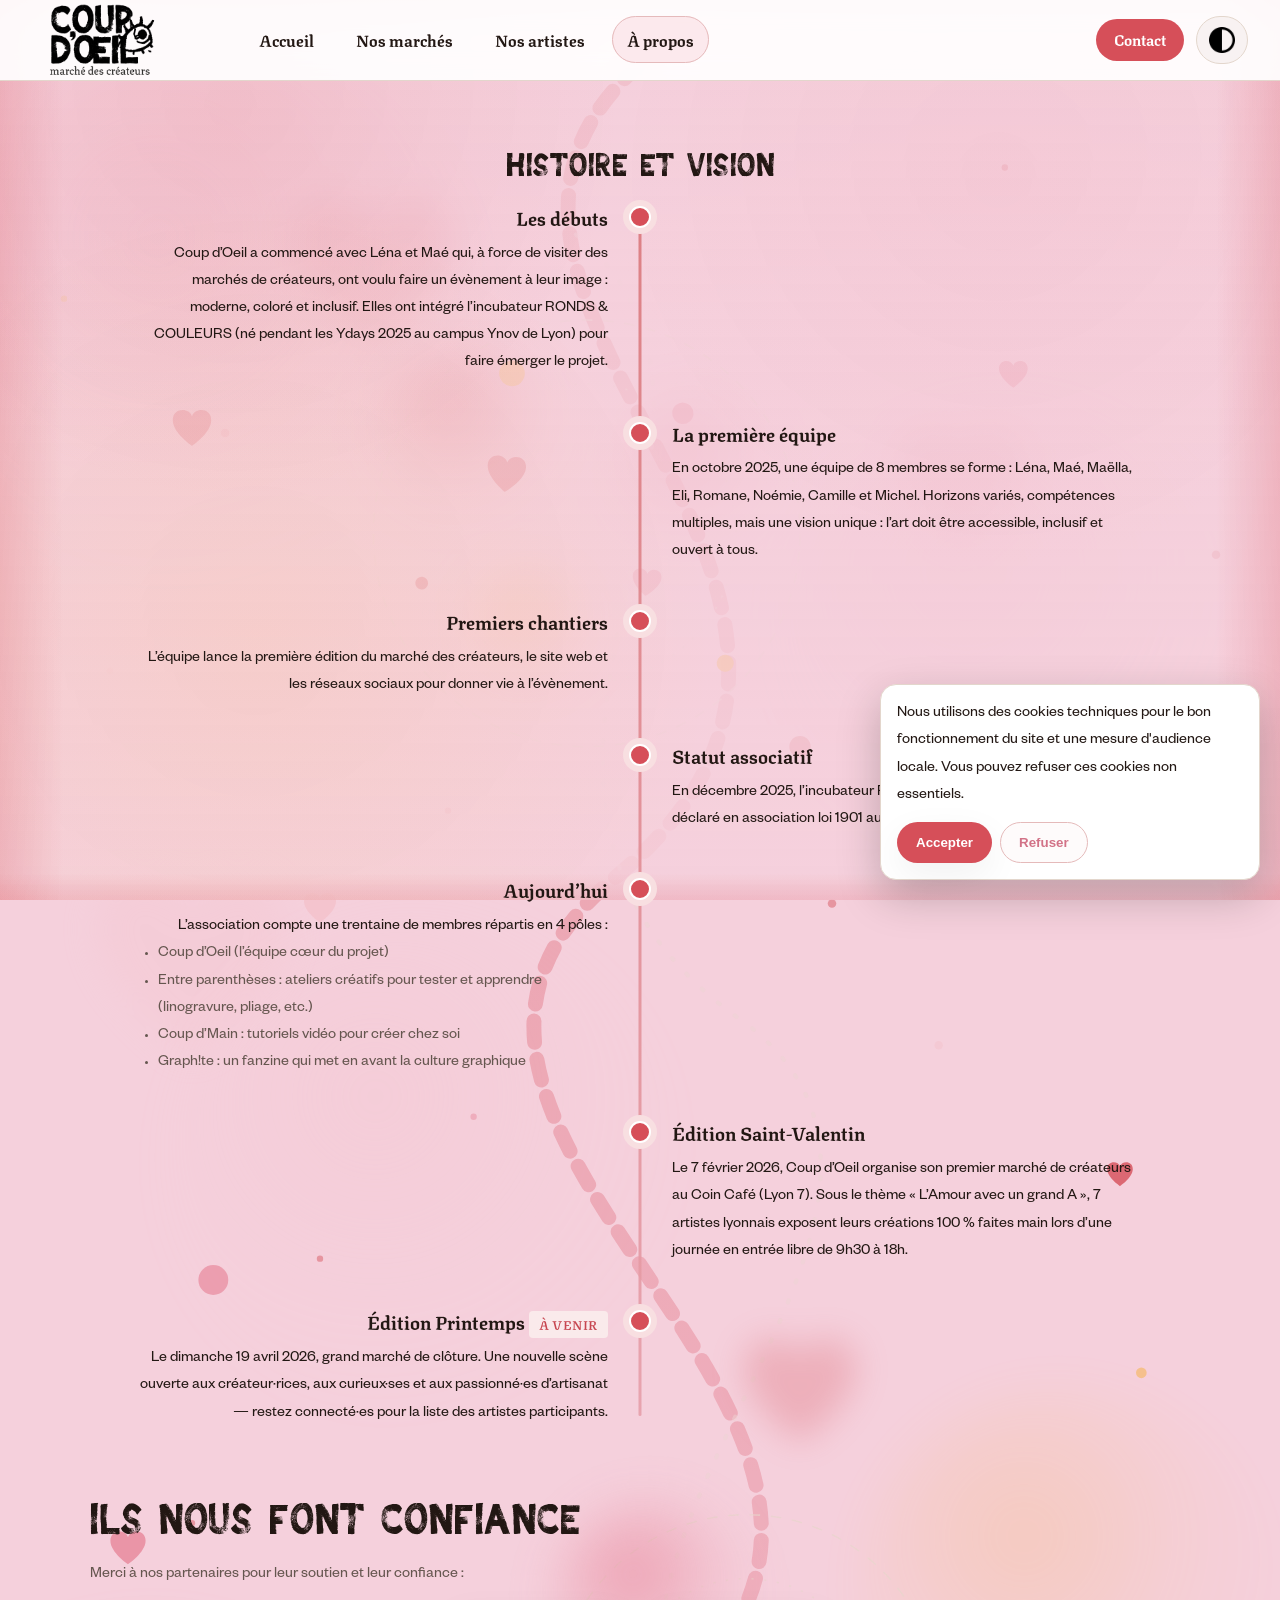
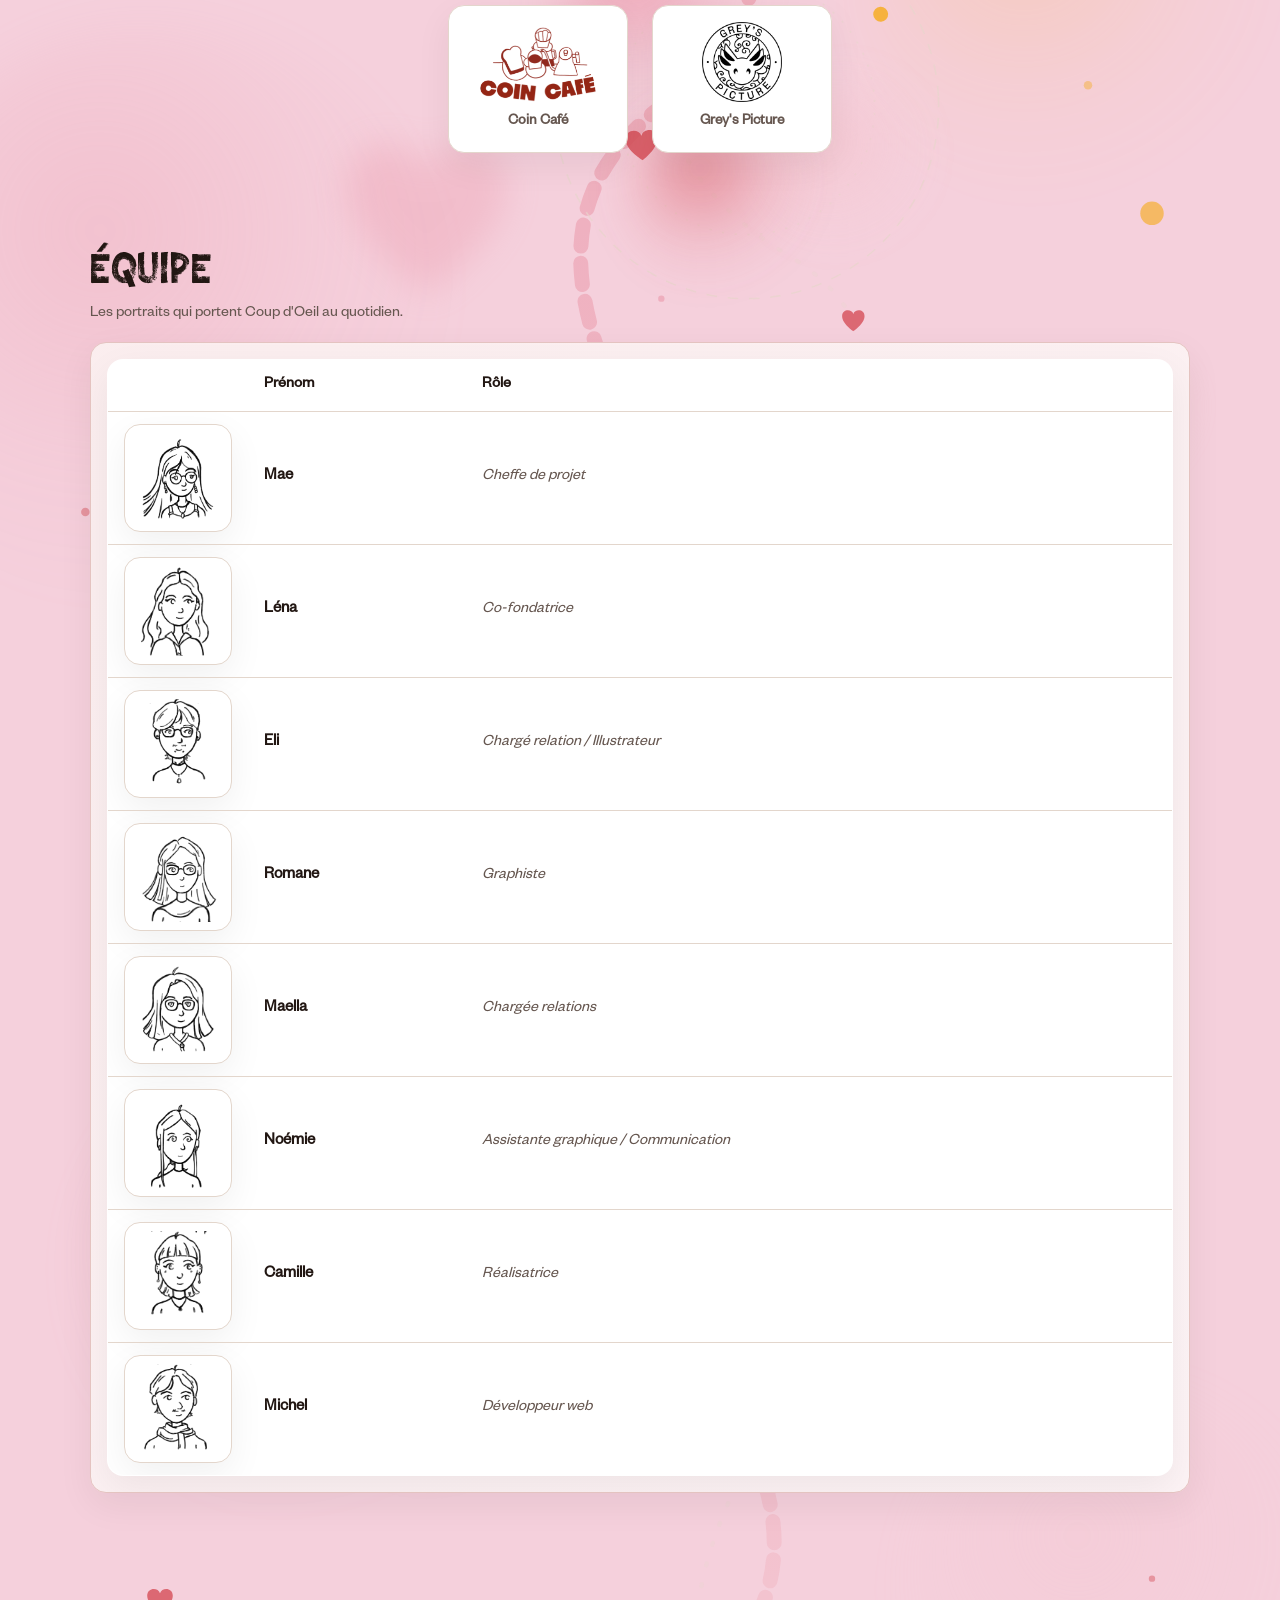
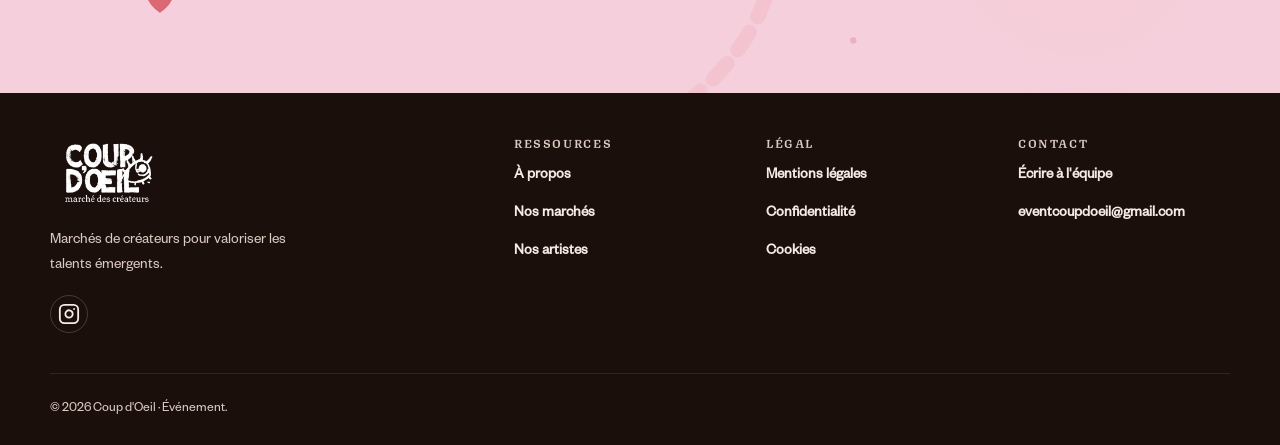
==== coupdoeil-site/pages/about.html @ 7ea2c6db "Initial commit" ====
<!DOCTYPE html>
<html lang="fr" data-theme="light">
  <head>
    <meta charset="UTF-8" />
    <meta name="viewport" content="width=device-width, initial-scale=1.0" />
    <title>À propos – Coup d'Oeil</title>
    <meta
      name="description"
      content="Histoire, valeurs et vision du projet Coup d'Oeil, marché de créateurs à Ynov."
    />
    <meta property="og:title" content="À propos – Coup d'Oeil" />
    <meta property="og:description" content="Histoire, équipe et valeurs du projet Coup d'Oeil, marché de créateurs à Lyon." />
    <link rel="stylesheet" href="../assets/css/main.css" />
    <link rel="stylesheet" href="../assets/css/forms.css" />
    <link rel="icon" href="../assets/img/logo/FAVICON_COUP_OEIL-01.png" type="image/x-icon" />
  </head>
  <body>
    <a class="skip-link" href="#contenu">Aller au contenu</a>
    <header>
      <div class="navbar" role="navigation" aria-label="Navigation principale">
        <a class="logo" href="../index.html">
          <img
            src="../assets/img/logo/nobg_logo_light.png"
            alt="Logo Coup d'Oeil"
            class="logo-img logo-img--light"
            decoding="async"
          />
          <img
            src="../assets/img/logo/nobg_logo_dark.png"
            alt=""
            class="logo-img logo-img--dark"
            aria-hidden="true"
            decoding="async"
          />
          <span class="sr-only">Coup d'Oeil</span>
        </a>
        <nav>
          <ul class="nav-links">
            <li><a data-page="index.html" href="../index.html">Accueil</a></li>
            <li>
              <a data-page="pages/events.html" href="events.html"
                >Nos marchés</a
              >
            </li>
            <li>
              <a data-page="pages/artists.html" href="artists.html"
                >Nos artistes</a
              >
            </li>
            <li>
              <a data-page="pages/about.html" href="about.html">À propos</a>
            </li>
          </ul>
        </nav>
        <div class="nav-actions">
          <a class="nav-contact-btn" href="contact.html">Contact</a>
          <button
            class="theme-toggle"
            type="button"
            data-theme-toggle
            aria-pressed="false"
            aria-label="Basculer le thème"
          >
            <img
              src="../assets/img/logo/light_dark.png"
              alt=""
              class="theme-toggle__icon"
              aria-hidden="true"
              decoding="async"
            />
          </button>
        </div>
      </div>
    </header>
    <main id="contenu">
      <section class="timeline-plain">
        <div class="section-header">
          <h2>Histoire et vision</h2>
        </div>
        <div class="timeline timeline--vert">
          <div class="step">
            <h3>Les débuts</h3>
            <p>
              Coup d’Oeil a commencé avec Léna et Maé qui, à force de visiter
              des marchés de créateurs, ont voulu faire un évènement à leur
              image : moderne, coloré et inclusif. Elles ont intégré
              l’incubateur RONDS & COULEURS (né pendant les Ydays 2025 au campus
              Ynov de Lyon) pour faire émerger le projet.
            </p>
          </div>
          <div class="step">
            <h3>La première équipe</h3>
            <p>
              En octobre 2025, une équipe de 8 membres se forme : Léna, Maé,
              Maëlla, Eli, Romane, Noémie, Camille et Michel. Horizons variés,
              compétences multiples, mais une vision unique : l’art doit être
              accessible, inclusif et ouvert à tous.
            </p>
          </div>
          <div class="step">
            <h3>Premiers chantiers</h3>
            <p>
              L’équipe lance la première édition du marché des créateurs, le
              site web et les réseaux sociaux pour donner vie à l’évènement.
            </p>
          </div>
          <div class="step">
            <h3>Statut associatif</h3>
            <p>
              En décembre 2025, l’incubateur RONDS & COULEURS est officiellement
              déclaré en association loi 1901 auprès de la préfecture du Rhône.
            </p>
          </div>
          <div class="step">
            <h3>Aujourd’hui</h3>
            <p>
              L’association compte une trentaine de membres répartis en 4 pôles
              :
            </p>
            <ul>
              <li>Coup d’Oeil (l’équipe cœur du projet)</li>
              <li>
                Entre parenthèses : ateliers créatifs pour tester et apprendre
                (linogravure, pliage, etc.)
              </li>
              <li>Coup d’Main : tutoriels vidéo pour créer chez soi</li>
              <li>
                Graph!te : un fanzine qui met en avant la culture graphique
              </li>
            </ul>
          </div>
          <div class="step">
            <h3>Édition Saint-Valentin</h3>
            <p>
              Le 7 février 2026, Coup d’Oeil organise son premier marché de
              créateurs au Coin Café (Lyon 7). Sous le thème « L’Amour avec
              un grand A », 7 artistes lyonnais exposent leurs créations 100&nbsp;%
              faites main lors d’une journée en entrée libre de 9h30 à 18h.
            </p>
          </div>
          <div class="step">
            <h3>Édition Printemps <span class="badge">À venir</span></h3>
            <p>
              Le dimanche 19 avril 2026, grand marché de clôture. Une nouvelle scène ouverte aux créateur·rices,
              aux curieux·ses et aux passionné·es d’artisanat — restez
              connecté·es pour la liste des artistes participants.
            </p>
          </div>
        </div>
      </section>
      <section class="section">
        <div class="section-header">
          <h2>Ils nous font confiance</h2>
        </div>
        <p class="muted" style="margin-bottom: var(--spacing);">
          Merci à nos partenaires pour leur soutien et leur confiance&nbsp;:
        </p>
        <div class="partner-logos">
          <a href="https://www.instagram.com/coin_cafe_lyon/" target="_blank" rel="noopener" class="partner-logo-link">
            <img
              src="../assets/img/partners/CoinCafe/LOGO_SIGNATURE_OK.png"
              alt="Coin Café"
              class="partner-logo"
              loading="lazy"
            />
            <span>Coin Café</span>
          </a>
          <a href="https://www.instagram.com/greyspicture/" target="_blank" rel="noopener" class="partner-logo-link">
            <img
              src="../assets/img/partners/GreysPicture/Greyspicture_Logo_Black.png"
              alt="Grey's Picture"
              class="partner-logo partner-logo--light"
              loading="lazy"
            />
            <img
              src="../assets/img/partners/GreysPicture/Greyspicture_Logo_White.png"
              alt=""
              class="partner-logo partner-logo--dark"
              aria-hidden="true"
              loading="lazy"
            />
            <span>Grey's Picture</span>
          </a>
        </div>
      </section>
      <section class="section team-section">
        <div class="section-header">
          <div>
            <h2>Équipe</h2>
            <p class="section-subtitle">
              Les portraits qui portent Coup d'Oeil au quotidien.
            </p>
          </div>
        </div>
        <div class="team-table-wrapper">
          <table class="table-simple team-table">
            <thead>
              <tr>
                <th scope="col" aria-label="Portrait"></th>
                <th scope="col">Prénom</th>
                <th scope="col">Rôle</th>
              </tr>
            </thead>
            <tbody>
              <tr>
                <td>
                  <img
                    src="../assets/img/chara/black/Chara_Mae.png"
                    alt="Mae"
                    class="team-member-image team-member-image--light"
                  />
                  <img
                    src="../assets/img/chara/red/CharaRed_Mae.png"
                    alt=""
                    class="team-member-image team-member-image--dark"
                    aria-hidden="true"
                  />
                </td>
                <td><span class="team-name">Mae</span></td>
                <td><span class="team-placeholder">Cheffe de projet</span></td>
              </tr>
                            <tr>
                <td>
                  <img
                    src="../assets/img/chara/black/Chara_Lena.png"
                    alt="Léna"
                    class="team-member-image team-member-image--light"
                  />
                  <img
                    src="../assets/img/chara/red/CharaRed_Lena.png"
                    alt=""
                    class="team-member-image team-member-image--dark"
                    aria-hidden="true"
                  />
                </td>
                <td><span class="team-name">Léna</span></td>
                <td><span class="team-placeholder">Co-fondatrice</span></td>
              </tr>
              <tr>
                <td>
                  <img
                    src="../assets/img/chara/black/Chara_Eli.png"
                    alt="Eli"
                    class="team-member-image team-member-image--light"
                  />
                  <img
                    src="../assets/img/chara/red/CharaRed_Eli.png"
                    alt=""
                    class="team-member-image team-member-image--dark"
                    aria-hidden="true"
                  />
                </td>
                <td><span class="team-name">Eli</span></td>
                <td><span class="team-placeholder">Chargé relation / Illustrateur</span></td>
              </tr>
              <tr>
                <td>
                  <img
                    src="../assets/img/chara/black/Chara_Romane.png"
                    alt="Romane"
                    class="team-member-image team-member-image--light"
                  />
                  <img
                    src="../assets/img/chara/red/CharaRed_Romane.png"
                    alt=""
                    class="team-member-image team-member-image--dark"
                    aria-hidden="true"
                  />
                </td>
                <td><span class="team-name">Romane</span></td>
                <td><span class="team-placeholder">Graphiste</span></td>
              </tr>
              <tr>
                <td>
                  <img
                    src="../assets/img/chara/black/Chara_Maella.png"
                    alt="Maella"
                    class="team-member-image team-member-image--light"
                  />
                  <img
                    src="../assets/img/chara/red/CharaRed_Maella.png"
                    alt=""
                    class="team-member-image team-member-image--dark"
                    aria-hidden="true"
                  />
                </td>
                <td><span class="team-name">Maella</span></td>
                <td><span class="team-placeholder">Chargée relations</span></td>
              </tr>
              <tr>
                <td>
                  <img
                    src="../assets/img/chara/black/Chara_Noemie.png"
                    alt="Noémie"
                    class="team-member-image team-member-image--light"
                  />
                  <img
                    src="../assets/img/chara/red/CharaRed_Noemie.png"
                    alt=""
                    class="team-member-image team-member-image--dark"
                    aria-hidden="true"
                  />
                </td>
                <td><span class="team-name">Noémie</span></td>
                <td><span class="team-placeholder">Assistante graphique / Communication</span></td>
              </tr>
              <tr>
                <td>
                  <img
                    src="../assets/img/chara/black/Chara_Camille.png"
                    alt="Camille"
                    class="team-member-image team-member-image--light"
                  />
                  <img
                    src="../assets/img/chara/red/CharaRed_Camille.png"
                    alt=""
                    class="team-member-image team-member-image--dark"
                    aria-hidden="true"
                  />
                </td>
                <td><span class="team-name">Camille</span></td>
                <td><span class="team-placeholder">Réalisatrice</span></td>
              </tr>
              <tr>
                <td>
                  <img
                    src="../assets/img/chara/black/Chara_Michel.png"
                    alt="Michel"
                    class="team-member-image team-member-image--light"
                  />
                  <img
                    src="../assets/img/chara/red/CharaRed_Michel.png"
                    alt=""
                    class="team-member-image team-member-image--dark"
                    aria-hidden="true"
                  />
                </td>
                <td><span class="team-name">Michel</span></td>
                <td><span class="team-placeholder">Développeur web</span></td>
              </tr>
            </tbody>
          </table>
        </div>
      </section>
    </main>
    <footer>
      <div class="footer-content">
        <div>
          <img src="../assets/img/logo/nobg_logo_light.png" alt="Coup d'Oeil" class="footer-logo" />
          <p>Marchés de créateurs pour valoriser les talents émergents.</p>
          <div class="footer-social">
            <a href="https://www.instagram.com/coupdoeil_event/" target="_blank" rel="noopener" aria-label="Instagram de Coup d'Oeil" class="footer-social__link">
              <svg xmlns="http://www.w3.org/2000/svg" width="22" height="22" viewBox="0 0 24 24" fill="none" stroke="currentColor" stroke-width="2" stroke-linecap="round" stroke-linejoin="round" aria-hidden="true"><rect x="2" y="2" width="20" height="20" rx="5" ry="5"/><path d="M16 11.37A4 4 0 1 1 12.63 8 4 4 0 0 1 16 11.37z"/><line x1="17.5" y1="6.5" x2="17.51" y2="6.5"/></svg>
            </a>
          </div>
        </div>
        <div>
          <h4>Ressources</h4>
          <ul>
            <li><a href="about.html">À propos</a></li>
            <li><a href="events.html">Nos marchés</a></li>
            <li><a href="artists.html">Nos artistes</a></li>
          </ul>
        </div>
        <div>
          <h4>Légal</h4>
          <ul>
            <li><a href="legal.html">Mentions légales</a></li>
            <li><a href="privacy.html">Confidentialité</a></li>
            <li><a href="cookies.html">Cookies</a></li>
          </ul>
        </div>
        <div>
          <h4>Contact</h4>
          <ul>
            <li><a href="contact.html">Écrire à l'équipe</a></li>
            <li>
              <a href="mailto:eventcoupdoeil@gmail.com"
                >eventcoupdoeil@gmail.com</a
              >
            </li>
          </ul>
        </div>
      </div>
      <div class="footer-bottom">© 2026 Coup d'Oeil · Événement.</div>
    </footer>
    <div class="cookie-banner" role="dialog" aria-label="Bandeau cookies">
      <p>
        Nous utilisons des cookies techniques pour le bon fonctionnement du site
        et une mesure d'audience locale. Vous pouvez refuser ces cookies non
        essentiels.
      </p>
      <div class="cookie-actions">
        <button class="btn" data-action="accept">Accepter</button>
        <button class="btn secondary" data-action="deny">Refuser</button>
      </div>
    </div>
    <script src="../assets/js/main.js"></script>
  </body>
</html>
---- coupdoeil-site/assets/css/main.css ----
:root {
  color-scheme: light;

  /* Palette principale */
  --hue-primary: #d64f59;
  --hue-secondary: #e8879b;
  --hue-accent: #f6ae2d;
  --hue-contrast: #1fa387;

  /* Neutres et surfaces */
  --color-bg: #f5d0dc;
  --color-surface: #ffffff;
  --color-surface-muted: #f4ede5;
  --color-surface-glow: rgba(255, 255, 255, 0.24);
  --color-text: #221713;
  --color-muted: #65564f;
  --color-border: #e3d6cc;
  --color-on-primary: #ffffff;
  --color-banner-text: #fff7f0;
  --color-footer-bg: #1b0f0b;
  --color-footer-text: #f6ebe4;
  --color-footer-muted: #dccbc2;

  /* Couleurs principales dérivées */
  --color-primary: var(--hue-primary);
  --color-primary-strong: color-mix(in srgb, var(--hue-primary) 82%, #831f26);
  --color-secondary: var(--hue-secondary);
  --color-secondary-strong: color-mix(
    in srgb,
    var(--hue-secondary) 80%,
    #7a1f35
  );
  --color-accent: var(--hue-accent);
  --color-accent-strong: color-mix(in srgb, var(--hue-accent) 80%, #7a3c00);
  --color-contrast: var(--hue-contrast);

  /* États et feedback */
  --color-success: color-mix(in srgb, var(--color-contrast) 82%, #0d5d48);
  --color-success-bg: color-mix(
    in srgb,
    var(--color-contrast) 14%,
    var(--color-surface)
  );
  --color-success-border: color-mix(
    in srgb,
    var(--color-contrast) 36%,
    var(--color-surface)
  );
  --color-success-weak: color-mix(
    in srgb,
    var(--color-contrast) 8%,
    transparent
  );
  --color-error: #c53b3b;
  --color-error-bg: color-mix(
    in srgb,
    var(--color-error) 16%,
    var(--color-surface)
  );
  --color-alert: color-mix(
    in srgb,
    var(--color-accent) 18%,
    var(--color-surface)
  );
  --color-highlight: color-mix(
    in srgb,
    var(--color-primary) 12%,
    var(--color-surface)
  );

  /* Tons et dégradés */
  --tone-primary-soft: color-mix(
    in srgb,
    var(--color-primary) 16%,
    transparent
  );
  --tone-secondary-soft: color-mix(
    in srgb,
    var(--color-secondary) 16%,
    transparent
  );
  --tone-accent-soft: color-mix(in srgb, var(--color-accent) 20%, transparent);
  --panel-gradient: linear-gradient(
    140deg,
    color-mix(in srgb, var(--color-primary) 16%, var(--color-surface)) 0%,
    color-mix(in srgb, var(--color-secondary) 12%, var(--color-surface)) 48%,
    color-mix(in srgb, var(--color-accent) 18%, var(--color-surface)) 100%
  );
  --gradient-newsletter-start: color-mix(
    in srgb,
    var(--color-secondary) 22%,
    var(--color-surface)
  );
  --gradient-newsletter-end: color-mix(
    in srgb,
    var(--color-accent) 22%,
    var(--color-surface)
  );
  --focus-ring: 0 0 0 3px
    color-mix(in srgb, var(--color-primary) 28%, transparent);

  /* Effets */
  --glow-1: color-mix(in srgb, var(--color-primary) 12%, transparent);
  --glow-2: color-mix(in srgb, var(--color-secondary) 10%, transparent);
  --glow-3: color-mix(in srgb, var(--color-accent) 10%, transparent);
  --shadow-soft: 0 12px 36px rgba(0, 0, 0, 0.06);
  --shadow-strong: 0 18px 46px rgba(0, 0, 0, 0.12);
  --shadow-overlay: 0 16px 44px rgba(0, 0, 0, 0.22);

  /* Espacements et rayons */
  /* need adjustements for specific pages*/
  --radius-sm: 10px;
  --radius: 16px;
  --spacing-xs: 8px;
  --spacing-sm: 12px;
  --spacing: 16px;
  --spacing-lg: 24px;
  --spacing-xl: 40px;
  --max-width: 1180px;

  /* Typographie */
  --font-base: "founders-grotesk", "Founders Grotesk", system-ui,
    -apple-system, sans-serif;
  --font-heading: "texturina", system-ui, -apple-system, sans-serif;
  --font-title: "hand-written", system-ui, -apple-system, sans-serif;
  --text-sm: 0.95rem;
  --text-base: 1.05rem;
  --text-lg: 1.25rem;
  --hero-banner-image: url("../img/banner/bg-joy-light.svg");
}

@font-face {
	font-family: 'hand-written';
	src: url('../fonts/Hand_Drawn_Type_13.ttf') format('truetype');
}

@font-face {
	font-family: 'texturina';
	src: url('../fonts/Texturina-VariableFont.ttf') format('truetype');
}

@font-face {
  font-family: "founders-grotesk";
  src: url("../fonts/FoundersGrotesk-Regular.otf") format("opentype");
  font-weight: 400;
  font-style: normal;
  font-display: swap;
}

:root[data-theme="dark"] {
  color-scheme: dark;
  --color-bg: #0f0c0a;
  --color-surface: #18110f;
  --color-surface-muted: #211712;
  --color-text: #f8ede4;
  --color-muted: #c5b2a7;
  --color-border: #2e231e;
  --color-footer-bg: #0b0604;
  --color-footer-text: #f8ede4;
  --color-footer-muted: #c5b2a7;
  --color-surface-glow: color-mix(
    in srgb,
    var(--color-surface) 70%,
    var(--color-on-primary)
  );
  --gradient-newsletter-start: color-mix(
    in srgb,
    var(--color-secondary) 26%,
    var(--color-surface)
  );
  --gradient-newsletter-end: color-mix(
    in srgb,
    var(--color-primary) 22%,
    var(--color-surface)
  );
  --glow-1: color-mix(in srgb, var(--color-primary) 8%, transparent);
  --glow-2: color-mix(in srgb, var(--color-secondary) 6%, transparent);
  --glow-3: color-mix(in srgb, var(--color-accent) 6%, transparent);
  --shadow-soft: 0 12px 36px rgba(0, 0, 0, 0.36);
  --shadow-strong: 0 18px 46px rgba(0, 0, 0, 0.48);
  --color-alert: color-mix(
    in srgb,
    var(--color-accent) 22%,
    var(--color-surface)
  );
  --color-highlight: color-mix(
    in srgb,
    var(--color-primary) 16%,
    var(--color-surface)
  );
  --color-success-bg: color-mix(
    in srgb,
    var(--color-success) 14%,
    var(--color-surface)
  );
  --color-success-border: color-mix(
    in srgb,
    var(--color-success) 40%,
    var(--color-surface)
  );
  --color-error-bg: color-mix(
    in srgb,
    var(--color-error) 14%,
    var(--color-surface)
  );
  --color-success-weak: color-mix(
    in srgb,
    var(--color-success) 12%,
    transparent
  );
  --hero-banner-image: url("../img/banner/bg-joy-dark.svg");
}

* {
  box-sizing: border-box;
  margin: 0;
  padding: 0;
}

html {
  scroll-behavior: smooth;
}

body {
  font-family: var(--font-base);
  color: var(--color-text);
  line-height: 1.7;
  min-height: 100vh;
  text-rendering: optimizeLegibility;
  -webkit-font-smoothing: antialiased;
  -moz-osx-font-smoothing: grayscale;
  background: var(--color-bg);
  background-image: var(--hero-banner-image);
  background-repeat: repeat-y;
  background-size: 100% auto;
  background-position: center top;
}

body::after {
  content: "";
  position: fixed;
  inset: 0;
  background: radial-gradient(circle at 18% 12%, var(--glow-1), transparent 30%),
    radial-gradient(circle at 78% 20%, var(--glow-2), transparent 32%),
    radial-gradient(circle at 20% 72%, var(--glow-3), transparent 38%),
    linear-gradient(to right,
      color-mix(in srgb, var(--color-primary) 22%, transparent) 0%,
      transparent 5%,
      transparent 95%,
      color-mix(in srgb, var(--color-primary) 22%, transparent) 100%
    ),
    linear-gradient(to bottom,
      color-mix(in srgb, var(--color-primary) 18%, transparent) 0%,
      transparent 3%,
      transparent 97%,
      color-mix(in srgb, var(--color-primary) 18%, transparent) 100%
    ),
    linear-gradient(
      180deg,
      color-mix(in srgb, var(--color-bg) 68%, transparent) 0%,
      color-mix(in srgb, var(--color-bg) 88%, transparent) 100%
    );
  z-index: -1;
}

img {
  display: block;
  max-width: 100%;
  border-radius: calc(var(--radius-sm) - 2px);
}

h1, h2 {
  font-family: var(--font-title);
}

h3,
h4 {
  font-family: var(--font-heading);
}

a {
  color: var(--color-primary);
  text-decoration: none;
  font-weight: 600;
  transition: color 0.2s ease, opacity 0.2s ease;
}

a:hover {
  opacity: 0.85;
}

.muted {
  color: var(--color-muted);
}

button:focus-visible,
a:focus-visible,
input:focus-visible,
select:focus-visible,
textarea:focus-visible {
  outline: 2px solid var(--color-primary);
  outline-offset: 2px;
  border-radius: var(--radius-sm);
}

header {
  position: sticky;
  top: 0;
  z-index: 50;
  background: color-mix(in srgb, var(--color-surface) 92%, transparent);
  backdrop-filter: blur(12px);
  border-bottom: 1px solid var(--color-border);
  transition: background 0.3s ease, border-color 0.3s ease;
  padding: 0 clamp(12px, 3vw, 32px);
}

:root[data-theme="dark"] header {
  background: color-mix(in srgb, var(--color-surface) 88%, transparent);
}

.banner {
  background: linear-gradient(
    90deg,
    var(--color-primary) 0%,
    var(--color-primary-strong) 100%
  );
  color: var(--color-banner-text);
  padding: var(--spacing-xs) var(--spacing);
  text-align: center;
  font-weight: 700;
  letter-spacing: 0.1em;
}

.navbar {
  width: 100%;
  max-width: none;
  margin: 0;
  padding: var(--spacing) 0;
  display: flex;
  align-items: center;
  gap: var(--spacing);
}

.logo {
  display: inline-flex;
  align-items: center;
  font-weight: 800;
  font-size: 1.3rem;
  letter-spacing: 0.6px;
  color: var(--color-primary);
  font-family: var(--font-base);
  text-decoration: none;
  margin-right: clamp(3vw, 10vw, 20vw);
}

.logo-img {
  display: block;
  height: 48px;
  width: auto;
  object-fit: contain;
  transform: scale(2);
  transform-origin: left center;
}

.logo-imgw {
  display: block;
  height: 48px;
  width: auto;
  object-fit: contain;
  transform: scale(2.5);
  transform-origin: center center;
  margin: 0 auto;
  border-radius: 0;
}

.logo-img--dark {
  display: none;
}

:root[data-theme="dark"] .logo-img--light {
  display: none;
}

:root[data-theme="dark"] .logo-img--dark {
  display: block;
}

nav {
  flex: 1;
}

.nav-actions {
  display: flex;
  align-items: center;
  gap: var(--spacing-sm);
}

.nav-contact-btn {
  display: inline-flex;
  align-items: center;
  padding: 8px 18px;
  border-radius: 999px;
  background: var(--color-primary);
  color: #fff;
  font-family: var(--font-heading);
  font-weight: 700;
  font-size: var(--text-sm);
  text-decoration: none;
  white-space: nowrap;
  transition: opacity 0.2s ease, transform 0.2s ease;
}

.nav-contact-btn:hover {
  opacity: 0.85;
  transform: translateY(-1px);
}

.nav-links {
  font-family: var(--font-heading);
  padding: 0;
  list-style: none;
  display: flex;
  flex-wrap: wrap;
  gap: var(--spacing-sm);
}

.nav-links a {
  padding: 10px 14px;
  border-radius: 999px;
  color: var(--color-text);
  font-weight: 700;
  background: transparent;
  border: 1px solid transparent;
  transition: background 0.2s ease, color 0.2s ease, border-color 0.2s ease;
}

.nav-links a.active,
.nav-links a:hover,
.nav-links a:focus-visible {
  background: var(--tone-secondary-soft);
  border-color: color-mix(
    in srgb,
    var(--color-secondary) 35%,
    var(--color-border)
  );
}

.theme-toggle {
  display: inline-flex;
  align-items: center;
  justify-content: center;
  padding: 10px 12px;
  border-radius: 999px;
  border: 1px solid var(--color-border);
  background: color-mix(in srgb, #f5eded 75%, var(--color-surface));
  color: var(--color-text);
  cursor: pointer;
  transition: background 0.2s ease, transform 0.2s ease, border-color 0.2s ease;
}

:root[data-theme="dark"] .theme-toggle {
  background: color-mix(in srgb, #f5eded 55%, var(--color-surface));
}

.theme-toggle__icon {
  width: 26px;
  height: 26px;
  display: block;
}

.theme-toggle:hover,
.theme-toggle:focus-visible {
  background: color-mix(in srgb, #f5eded 85%, var(--color-surface));
  transform: translateY(-1px);
}

.btn {
  display: inline-flex;
  align-items: center;
  justify-content: center;
  gap: var(--spacing-xs);
  padding: 12px 18px;
  border-radius: 999px;
  border: 1px solid transparent;
  background: var(--color-primary);
  color: var(--color-on-primary);
  font-weight: 800;
  cursor: pointer;
  box-shadow: var(--shadow-soft);
  transition: transform 0.3s cubic-bezier(0.4, 0, 0.2, 1),
              box-shadow 0.3s cubic-bezier(0.4, 0, 0.2, 1),
              background 0.3s ease,
              border-color 0.3s ease;
}

.btn.secondary {
  background: color-mix(
    in srgb,
    var(--color-surface) 78%,
    var(--tone-secondary-soft)
  );
  color: var(--color-secondary-strong);
  border-color: color-mix(
    in srgb,
    var(--color-secondary) 36%,
    var(--color-border)
  );
  box-shadow: inset 0 1px 0 var(--color-surface-glow);
}

.btn:hover,
.btn:focus-visible {
  transform: translateY(-3px);
  box-shadow: var(--shadow-strong);
  background: var(--color-primary-strong);
}

.btn:active {
  transform: translateY(-1px);
  box-shadow: var(--shadow-soft);
}

.btn.secondary:hover,
.btn.secondary:focus-visible {
  background: var(--color-surface-muted);
  transform: translateY(-3px);
}

.btn.secondary:active {
  transform: translateY(-1px);
}

main {
  max-width: var(--max-width);
  margin: 0 auto;
  padding: var(--spacing-lg) var(--spacing) 96px;
}

.hero-banner {
  --hero-opacity: 1;
  position: relative;
  min-height: clamp(540px, 55vh, 920px);
  width: 100%;
  margin: 0 0 var(--spacing-xl);
  border-radius: 0 0 clamp(var(--radius-sm), 4vw, 40px) clamp(var(--radius-sm), 4vw, 40px);
  overflow: hidden;
  box-shadow: var(--shadow-soft);
  background-image: var(--hero-banner-image);
  background-size: cover;
  background-position: center;
  background-repeat: no-repeat;
  background-attachment: fixed;
  display: grid;
  place-items: center;
  color: var(--color-on-primary);
  animation: fadeIn 0.6s ease-out;
}

@keyframes fadeIn {
  from {
    opacity: 0;
    transform: translateY(20px);
  }
  to {
    opacity: 1;
    transform: translateY(0);
  }
}

.hero-banner::after {
  content: "";
  position: absolute;
  inset: 0;
  background: linear-gradient(
      180deg,
      color-mix(in srgb, var(--color-bg) 70%, transparent) 0%,
      color-mix(in srgb, var(--color-bg) 30%, transparent) 40%,
      color-mix(in srgb, var(--color-bg) 70%, transparent) 100%
    ),
    radial-gradient(
      circle at 12% 18%,
      color-mix(in srgb, var(--color-primary) 18%, transparent),
      transparent 32%
    );
  opacity: var(--hero-opacity);
  pointer-events: none;
}

.hero-banner__logo {
  position: relative;
  z-index: 1;
  display: inline-flex;
  align-items: center;
  justify-content: center;
  padding: clamp(var(--spacing-lg), 4vw, 48px);
}

.hero-banner__logo img {
  height: 110px;
  width: auto;
  display: block;
}

.hero-banner__logo .logo-img--dark {
  display: none;
}

:root[data-theme="dark"] .hero-banner__logo .logo-img--light {
  display: none;
}

:root[data-theme="dark"] .hero-banner__logo .logo-img--dark {
  display: block;
}

.hero-banner__logo h1 {
  color: var(--color-on-primary);
}

.hero-banner__logo p {
  color: color-mix(in srgb, var(--color-on-primary) 80%, var(--color-muted));
}

.hero {
  display: grid;
  grid-template-columns: repeat(auto-fit, minmax(280px, 1fr));
  gap: var(--spacing-lg);
  align-items: center;
  padding: var(--spacing-lg);
  background: var(--panel-gradient);
  border-radius: var(--radius);
  border: 1px solid
    color-mix(in srgb, var(--color-secondary) 24%, var(--color-border));
  box-shadow: var(--shadow-soft);
}

.hero h1 {
  font-family: var(--font-title);
  font-size: clamp(2.2rem, 4vw, 3rem);
  margin-bottom: var(--spacing-sm);
  line-height: 1.15;
}

.hero p {
  margin-bottom: var(--spacing);
  color: var(--color-muted);
}

.hero-events .tags {
  margin-top: var(--spacing-sm);
}

/* Hero events banner carousel */
.hero-events-banner {
  position: relative;
  height: clamp(380px, 65vh, 680px);
  border-radius: var(--radius);
  overflow: hidden;
  background: var(--color-surface-muted);
  box-shadow: var(--shadow-strong);
}

.hero-carousel-track {
  position: absolute;
  top: 0;
  left: 0;
  right: 0;
  height: 100%;
  display: flex;
  transition: transform 0.6s cubic-bezier(0.4, 0, 0.2, 1);
  will-change: transform;
}

.hero-carousel-slide {
  flex: 0 0 100%;
  height: 100%;
  backface-visibility: hidden;
}

.hero-carousel-slide img {
  width: 100%;
  height: 100%;
  object-fit: cover;
  object-position: center;
  border-radius: 0;
  display: block;
}

.hero-carousel-overlay {
  position: absolute;
  inset: 0;
  background: linear-gradient(
    to right,
    rgba(0, 0, 0, 0.72) 0%,
    rgba(0, 0, 0, 0.42) 48%,
    rgba(0, 0, 0, 0.12) 100%
  );
  pointer-events: none;
}

.hero-carousel-content {
  position: absolute;
  left: clamp(var(--spacing-lg), 5vw, 56px);
  bottom: clamp(var(--spacing-xl), 7vh, 80px);
  max-width: min(540px, 58%);
  color: #fff;
  z-index: 2;
}

.hero-carousel-label {
  font-family: var(--font-heading);
  font-size: var(--text-sm);
  font-weight: 600;
  letter-spacing: 0.08em;
  text-transform: uppercase;
  color: rgba(255, 255, 255, 0.72);
  margin-bottom: var(--spacing-xs);
}

.hero-carousel-content h1 {
  font-family: var(--font-title);
  font-size: clamp(2.4rem, 5vw, 3.6rem);
  line-height: 1.1;
  color: #fff;
  margin-bottom: var(--spacing-sm);
}

.hero-carousel-desc {
  font-size: var(--text-base);
  color: rgba(255, 255, 255, 0.82);
  margin-bottom: var(--spacing-lg);
  line-height: 1.6;
}

.hero-events-banner .carousel-btn {
  width: 44px;
  height: 44px;
  font-size: 1.8rem;
}

.hero-events-banner .carousel-dots {
  bottom: 16px;
  right: clamp(16px, 3vw, 32px);
  left: auto;
  transform: none;
}

@media (max-width: 640px) {
  .hero-carousel-content {
    left: var(--spacing);
    bottom: clamp(64px, 10vh, 96px);
    max-width: calc(100% - var(--spacing) * 2);
  }
}

.hero-points {
  margin: var(--spacing-sm) 0 0;
  padding-left: 18px;
  color: var(--color-text);
  line-height: 1.5;
}

.hero-actions {
  display: flex;
  flex-wrap: wrap;
  gap: var(--spacing-sm);
}

.hero-visual {
  background: color-mix(
    in srgb,
    var(--color-surface) 86%,
    var(--tone-accent-soft)
  );
  border-radius: var(--radius-sm);
  padding: var(--spacing);
  border: 1px solid
    color-mix(in srgb, var(--color-accent) 22%, var(--color-border));
  box-shadow: inset 0 1px 0 var(--color-surface-glow);
}

.hero-visual ul {
  padding-left: 18px;
  color: var(--color-muted);
  line-height: 1.6;
}

.event-page {
  display: grid;
  gap: clamp(var(--spacing-lg), 4vw, var(--spacing-xl));
}

.event-intro {
  position: relative;
  display: grid;
  grid-template-columns: repeat(auto-fit, minmax(280px, 1fr));
  gap: clamp(var(--spacing), 4vw, var(--spacing-xl));
  padding: clamp(var(--spacing-lg), 4vw, 56px);
  background: var(--color-surface);
  border-radius: calc(var(--radius) + 6px);
  border: 1px solid
    color-mix(in srgb, var(--color-primary) 22%, var(--color-border));
  box-shadow: var(--shadow-soft);
  overflow: hidden;
}

.event-intro::before {
  content: "";
  position: absolute;
  inset: 0;
  background: radial-gradient(
      circle at 12% 18%,
      color-mix(in srgb, var(--color-secondary) 18%, transparent),
      transparent 48%
    ),
    radial-gradient(
      circle at 86% 18%,
      color-mix(in srgb, var(--color-accent) 18%, transparent),
      transparent 48%
    ),
    linear-gradient(
      140deg,
      color-mix(in srgb, var(--color-primary) 8%, transparent),
      transparent 60%
    );
  opacity: 0.85;
  pointer-events: none;
}

.event-intro > * {
  position: relative;
  z-index: 1;
}

.event-kicker {
  display: inline-flex;
  align-items: center;
  gap: var(--spacing-xs);
  font-size: 0.78rem;
  font-weight: 800;
  letter-spacing: 0.18em;
  text-transform: uppercase;
  color: var(--color-secondary-strong);
}

.event-intro h1 {
  font-family: var(--font-title);
  font-size: clamp(2.4rem, 4.8vw, 3.6rem);
  line-height: 1.05;
  margin: var(--spacing-sm) 0;
}

.event-lead {
  font-size: var(--text-lg);
  font-weight: 600;
  color: var(--color-text);
}

.event-manifesto {
  margin-top: var(--spacing);
  display: grid;
  gap: var(--spacing-sm);
  padding: var(--spacing);
  background: color-mix(
    in srgb,
    var(--color-surface) 78%,
    var(--tone-secondary-soft)
  );
  border-radius: var(--radius);
  border: 1px solid
    color-mix(in srgb, var(--color-secondary) 22%, var(--color-border));
  color: var(--color-muted);
}

.event-values {
  list-style: none;
  margin: 0;
  padding: 0;
  display: grid;
  gap: var(--spacing-xs);
}

.event-values li {
  display: grid;
  grid-template-columns: 96px 1fr;
  gap: var(--spacing-sm);
  padding: 10px 12px;
  background: var(--color-surface);
  border-radius: var(--radius-sm);
  border: 1px solid var(--color-border);
  color: var(--color-text);
}

.event-value__label {
  font-weight: 800;
  color: var(--color-primary-strong);
}

.event-actions {
  display: flex;
  flex-wrap: wrap;
  gap: var(--spacing-sm);
  margin-top: var(--spacing);
}

.event-intro__media {
  display: grid;
  gap: var(--spacing);
  align-content: start;
}

.event-placeholder {
  display: grid;
  place-items: center;
  text-align: center;
  padding: var(--spacing);
  border-radius: var(--radius);
  border: 1.5px dashed
    color-mix(in srgb, var(--color-secondary) 35%, var(--color-border));
  background: linear-gradient(
    135deg,
    color-mix(in srgb, var(--color-secondary) 8%, var(--color-surface)) 0%,
    color-mix(in srgb, var(--color-accent) 10%, var(--color-surface)) 100%
  );
  color: var(--color-muted);
  text-transform: uppercase;
  font-weight: 800;
  letter-spacing: 0.16em;
  font-size: 0.72rem;
  transition: border-color 0.3s ease, transform 0.2s ease;
}

.event-placeholder:hover {
  border-color: var(--color-primary);
  transform: scale(1.01);
}

.event-placeholder span {
  display: block;
}

.event-placeholder__note {
  margin-top: 4px;
  font-size: 0.7rem;
  letter-spacing: 0.2em;
}

.event-placeholder--hero {
  min-height: clamp(240px, 32vw, 360px);
}

.event-placeholder--venue {
  min-height: 200px;
}

.event-info-card {
  background: var(--color-surface);
  border: 1px solid var(--color-border);
  border-radius: var(--radius);
  padding: var(--spacing);
  box-shadow: var(--shadow-soft);
  display: grid;
  gap: var(--spacing-sm);
}

.event-info-title {
  font-weight: 700;
  text-transform: uppercase;
  letter-spacing: 0.12em;
  font-size: 0.78rem;
  color: var(--color-muted);
}

.event-meta {
  margin: 0;
  display: grid;
  gap: var(--spacing-xs);
}

.event-meta div {
  display: grid;
  grid-template-columns: 90px 1fr;
  gap: var(--spacing-sm);
  padding: 8px 10px;
  border-radius: var(--radius-sm);
  background: var(--color-surface-muted);
  border: 1px solid var(--color-border);
}

.event-meta dt {
  font-weight: 700;
  color: var(--color-text);
}

.event-meta dd {
  margin: 0;
  color: var(--color-muted);
}

.event-section {
  padding: clamp(var(--spacing-lg), 3vw, var(--spacing-xl));
  background: linear-gradient(
    135deg,
    color-mix(in srgb, var(--color-primary) 6%, var(--color-surface)) 0%,
    var(--color-surface) 100%
  );
  border: 1px solid var(--color-border);
  border-radius: var(--radius);
  box-shadow: var(--shadow-soft);
  display: grid;
  gap: var(--spacing);
}

.event-section__head h2 {
  margin: 0;
  font-family: var(--font-title);
  font-size: clamp(1.6rem, 3vw, 2.2rem);
}

.event-section__head p {
  margin-top: 6px;
  color: var(--color-muted);
  max-width: 720px;
}

.event-venue {
  display: grid;
  grid-template-columns: repeat(auto-fit, minmax(240px, 1fr));
  gap: var(--spacing);
  align-items: start;
}

.event-venue__photos {
  display: grid;
  gap: var(--spacing-sm);
}

.event-venue__map {
  background: var(--color-surface-muted);
  border: 1px solid var(--color-border);
  border-radius: var(--radius);
  padding: var(--spacing);
  display: grid;
  gap: var(--spacing-sm);
}

.event-venue__note {
  background: color-mix(
    in srgb,
    var(--color-accent) 12%,
    var(--color-surface)
  );
  border-radius: var(--radius-sm);
  padding: 10px 12px;
}

.event-artists {
  display: grid;
  grid-template-columns: repeat(auto-fit, minmax(210px, 1fr));
  gap: var(--spacing);
}

.event-artist {
  background: var(--color-surface);
  border: 1px solid var(--color-border);
  border-radius: var(--radius);
  box-shadow: var(--shadow-soft);
  display: grid;
  gap: var(--spacing-sm);
  padding: var(--spacing);
}

.event-artist__avatar {
  border-radius: var(--radius-sm);
  min-height: 160px;
}

.event-artist__body {
  display: grid;
  gap: var(--spacing-xs);
}

.event-artist__body h3 {
  margin: 0;
}

.event-artist__role {
  font-weight: 700;
  color: var(--color-primary-strong);
}

.event-artist__tags {
  display: flex;
  flex-wrap: wrap;
  gap: 6px;
}

.sr-only {
  position: absolute;
  width: 1px;
  height: 1px;
  padding: 0;
  margin: -1px;
  overflow: hidden;
  clip: rect(0, 0, 0, 0);
  white-space: nowrap;
  border: 0;
}

.section {
  margin: var(--spacing-xl) 0;
  padding: var(--spacing-lg);
  animation: slideUp 0.5s ease-out;
}

@keyframes slideUp {
  from {
    opacity: 0;
    transform: translateY(30px);
  }
  to {
    opacity: 1;
    transform: translateY(0);
  }
}

.section.section-wide {
  max-width: var(--max-width);
  width: 100%;
  margin-left: auto;
  margin-right: auto;
}

.section-wide {
  width: 100%;
  max-width: calc(var(--max-width) + 80px);
  margin-left: auto;
  margin-right: auto;
  padding: calc(var(--spacing-lg) + var(--spacing));
}

.timeline-plain {
  margin: var(--spacing-xl) 0;
  padding: 0;
  background: none;
  border: none;
  box-shadow: none;
}

.timeline-plain .section-header {
  max-width: var(--max-width);
  margin: 0 auto var(--spacing);
  padding: 0;
  justify-content: center;
  text-align: center;
}

.timeline-plain .timeline {
  max-width: min(1400px, 100%);
  margin: 0 auto;
}

.section-header {
  display: flex;
  justify-content: space-between;
  align-items: center;
  gap: var(--spacing-sm);
  flex-wrap: wrap;
  margin-bottom: var(--spacing);
}

.section h2 {
  margin: 0;
  font-size: clamp(1.5rem, 3vw, 2rem);
  font-family: var(--font-title);
}

.section-subtitle {
  margin: 6px 0 0;
  color: var(--color-muted);
  max-width: 720px;
  line-height: 1.5;
}

.card-grid {
  display: grid;
  grid-template-columns: repeat(auto-fit, minmax(280px, 1fr));
  gap: var(--spacing-lg);
}

.card {
  background: var(--color-surface);
  border: 1px solid var(--color-border);
  border-radius: var(--radius);
  padding: var(--spacing);
  box-shadow: var(--shadow-soft);
  transition: border-color 0.3s ease;
}

.card:hover,
.card:focus-within {
  border-color: var(--color-primary);
}

.card a {
  position: relative;
}

.card a::after {
  content: '';
  position: absolute;
  left: 0;
  bottom: -2px;
  width: 0;
  height: 2px;
  background: var(--color-primary);
  transition: width 0.3s ease;
}

.card a:hover::after {
  width: 100%;
}

.card h3 {
  margin-bottom: var(--spacing-xs);
  font-family: var(--font-heading);
}

.timeline {
  position: relative;
  display: flex;
  gap: var(--spacing);
  align-items: flex-start;
  padding-top: calc(var(--spacing-lg) + var(--spacing));
}

.timeline::before {
  content: "";
  position: absolute;
  top: 26px;
  left: 0;
  right: 0;
  height: 3px;
  background: linear-gradient(
    90deg,
    color-mix(in srgb, var(--color-primary) 70%, var(--color-border)) 0%,
    color-mix(in srgb, var(--color-secondary) 70%, var(--color-border)) 100%
  );
  border-radius: 999px;
  opacity: 0.9;
}

.timeline .step {
  position: relative;
  flex: 1 1 min(300px, 100%);
  min-width: 240px;
  padding-top: var(--spacing);
}

.timeline .step ul {
  padding-left: 18px;
  color: var(--color-muted);
}

.timeline .step::before {
  content: "";
  position: absolute;
  top: -26px;
  left: 50%;
  transform: translateX(-50%);
  width: 18px;
  height: 18px;
  border-radius: 50%;
  background: var(--color-primary);
  border: 2px solid var(--color-surface);
  box-shadow: 0 0 0 6px color-mix(in srgb, var(--color-primary) 18%, var(--color-surface));
  transition: transform 0.3s ease, box-shadow 0.3s ease;
}

.timeline .step:hover::before {
  transform: translateX(-50%) scale(1.15);
  box-shadow: 0 0 0 8px color-mix(in srgb, var(--color-primary) 22%, var(--color-surface));
}

.timeline .step h3 {
  margin-bottom: var(--spacing-xs);
}

a.card {
  display: block;
  color: inherit;
  text-decoration: none;
}

.timeline.timeline--vert {
  display: flex;
  flex-direction: column;
  gap: var(--spacing-xl);
  position: relative;
  max-width: 1000px;
  margin: 0 auto;
  padding: 0;
}

.timeline.timeline--vert::before {
  content: '';
  position: absolute;
  left: 50%;
  transform: translateX(-50%);
  top: 12px;
  bottom: 12px;
  width: 3px;
  right: auto;
  height: auto;
  background: linear-gradient(
    180deg,
    color-mix(in srgb, var(--color-primary) 70%, var(--color-border)) 0%,
    color-mix(in srgb, var(--color-secondary) 70%, var(--color-border)) 100%
  );
  border-radius: 999px;
  opacity: 0.9;
}

.timeline.timeline--vert .step {
  position: relative;
  min-width: auto;
  flex: none;
  background: none;
  border: none;
  box-shadow: none;
  border-radius: 0;
  padding: 0;
}

.timeline.timeline--vert .step:nth-child(odd) {
  padding-right: calc(50% + 32px);
  text-align: right;
}

.timeline.timeline--vert .step:nth-child(even) {
  padding-left: calc(50% + 32px);
  text-align: left;
}

.timeline.timeline--vert .step::before {
  left: 50%;
  transform: translateX(-50%);
  top: 4px;
  width: 18px;
  height: 18px;
}

.timeline.timeline--vert .step:hover::before {
  transform: translateX(-50%) scale(1.15);
}

.timeline.timeline--vert .step h3 {
  margin-bottom: var(--spacing-xs);
}

.timeline.timeline--vert .step ul {
  padding-left: 18px;
  color: var(--color-muted);
}

.timeline.timeline--vert .step:nth-child(odd) ul {
  display: inline-block;
  text-align: left;
}

.step-img {
  margin-top: var(--spacing-sm);
  width: 100%;
  max-width: 420px;
  border-radius: var(--radius-sm);
  object-fit: cover;
  display: block;
}

.badge {
  display: inline-flex;
  align-items: center;
  gap: 6px;
  padding: 3px 10px;
  border-radius: 4px;
  background: color-mix(in srgb, var(--color-primary) 12%, var(--color-surface));
  color: var(--color-primary-strong);
  font-weight: 600;
  font-size: 0.78rem;
  text-transform: uppercase;
  letter-spacing: 0.04em;
  cursor: default;
  user-select: none;
}

.tag {
  display: inline-flex;
  align-items: center;
  padding: 2px 8px;
  border-radius: 4px;
  background: color-mix(in srgb, var(--color-muted) 10%, var(--color-surface));
  color: var(--color-muted);
  font-weight: 500;
  font-size: var(--text-sm);
  cursor: default;
  user-select: none;
}

/* ── Event cards (homepage "Nos Marchés") ── */
.event-cards {
  display: grid;
  grid-template-columns: repeat(auto-fit, minmax(300px, 1fr));
  gap: var(--spacing-lg);
}

.event-card {
  background: var(--color-surface);
  border: 1px solid var(--color-border);
  border-radius: var(--radius);
  overflow: hidden;
  box-shadow: var(--shadow-soft);
  transition: transform 0.3s ease, box-shadow 0.3s ease, border-color 0.3s ease;
  display: flex;
  flex-direction: column;
  color: inherit;
  text-decoration: none;
}

a.event-card:hover {
  transform: translateY(-5px);
  box-shadow: 0 16px 40px color-mix(in srgb, var(--color-primary) 22%, transparent);
  border-color: var(--color-primary);
}

.event-card__img {
  position: relative;
  height: 240px;
  overflow: hidden;
}

.event-card__img img {
  width: 100%;
  height: 100%;
  object-fit: cover;
  display: block;
  transition: transform 0.5s ease;
}

a.event-card:hover .event-card__img img {
  transform: scale(1.05);
}

.event-card__img .badge {
  position: absolute;
  top: var(--spacing-sm);
  right: var(--spacing-sm);
  backdrop-filter: blur(6px);
  -webkit-backdrop-filter: blur(6px);
  background: color-mix(in srgb, var(--color-surface) 85%, transparent);
}

.event-card__placeholder {
  height: 240px;
  background: var(--panel-gradient);
  display: flex;
  flex-direction: column;
  align-items: center;
  justify-content: center;
  gap: var(--spacing-xs);
  position: relative;
}

.event-card__placeholder .badge {
  position: absolute;
  top: var(--spacing-sm);
  right: var(--spacing-sm);
}

.event-card__placeholder-date {
  font-family: var(--font-heading);
  font-size: 1.2rem;
  font-weight: 700;
  color: var(--color-primary-strong);
  text-align: center;
  padding: 0 var(--spacing);
  margin: 0;
}

.event-card__body {
  padding: var(--spacing);
  flex: 1;
  display: flex;
  flex-direction: column;
  gap: var(--spacing-xs);
}

.event-card__body h3 {
  margin: 0;
  font-family: var(--font-heading);
  font-size: 1.3rem;
  line-height: 1.2;
}

.event-card__meta {
  font-size: 0.8rem;
  color: var(--color-muted);
  font-weight: 500;
  text-transform: uppercase;
  letter-spacing: 0.06em;
  margin: 0;
}

.event-card__body > p:not(.event-card__meta) {
  color: var(--color-muted);
  font-size: 0.92rem;
  line-height: 1.55;
  margin: 0;
}

.event-card__stat {
  display: flex;
  align-items: baseline;
  gap: 8px;
  padding-top: var(--spacing-sm);
  margin-top: auto;
  border-top: 1px solid var(--color-border);
}

.event-card__stat strong {
  font-size: 2rem;
  font-family: var(--font-heading);
  color: var(--color-primary-strong);
  line-height: 1;
}

.event-card__stat span {
  font-size: 0.88rem;
  color: var(--color-muted);
}

.event-card__cta {
  display: inline-flex;
  align-items: center;
  gap: 5px;
  color: var(--color-primary-strong);
  font-weight: 600;
  font-size: 0.9rem;
  margin-top: var(--spacing-sm);
  transition: gap 0.2s ease;
}

a.event-card:hover .event-card__cta {
  gap: 10px;
}

.artist-card {
  overflow: hidden;
  display: flex;
  flex-direction: column;
  gap: var(--spacing-sm);
  padding: 0;
}

.artist-card > img {
  width: 100%;
  aspect-ratio: 1 / 1;
  object-fit: contain;
  background: var(--color-surface-muted);
  border-radius: var(--radius) var(--radius) 0 0;
  display: block;
}

.artist-carousel {
  position: relative;
  overflow: hidden;
  border-radius: var(--radius) var(--radius) 0 0;
  aspect-ratio: 1 / 1;
}

.carousel-track {
  display: flex;
  height: 100%;
  transition: transform 0.35s cubic-bezier(0.4, 0, 0.2, 1);
}

.carousel-track img {
  min-width: 100%;
  width: 100%;
  height: 100%;
  flex-shrink: 0;
  display: block;
  object-fit: contain;
  background: var(--color-bg-alt, #f5f5f5);
}

.carousel-btn {
  position: absolute;
  top: 50%;
  transform: translateY(-50%);
  background: rgba(0, 0, 0, 0.45);
  color: #fff;
  border: none;
  width: 32px;
  height: 32px;
  border-radius: 50%;
  cursor: pointer;
  font-size: 1.5rem;
  line-height: 1;
  display: flex;
  align-items: center;
  justify-content: center;
  transition: background 0.2s ease;
  z-index: 2;
  padding: 0;
}

.carousel-btn:hover {
  background: rgba(0, 0, 0, 0.7);
}

.carousel-btn--prev { left: 8px; }
.carousel-btn--next { right: 8px; }

.carousel-dots {
  position: absolute;
  bottom: 8px;
  left: 50%;
  transform: translateX(-50%);
  display: flex;
  gap: 5px;
  z-index: 2;
}

.carousel-dot {
  width: 6px;
  height: 6px;
  border-radius: 50%;
  background: rgba(255, 255, 255, 0.5);
  transition: background 0.2s ease, transform 0.2s ease;
}

.carousel-dot.active {
  background: #fff;
  transform: scale(1.3);
}

.instagram-link {
  display: inline-flex;
  align-items: center;
  justify-content: center;
  width: 34px;
  height: 34px;
  border-radius: 8px;
  background: linear-gradient(135deg, #f09433 0%, #e6683c 25%, #dc2743 50%, #cc2366 75%, #bc1888 100%);
  color: #fff;
  text-decoration: none;
  transition: transform 0.2s ease, box-shadow 0.2s ease;
  flex-shrink: 0;
}

.instagram-link:hover {
  transform: translateY(-2px);
  box-shadow: 0 4px 14px rgba(188, 24, 136, 0.45);
}

.instagram-link::after {
  display: none !important;
}

.artist-card h3,
.artist-card p,
.artist-card .artist-meta,
.artist-card .tags,
.artist-card > a {
  padding-left: var(--spacing);
  padding-right: var(--spacing);
}

.artist-card > :last-child {
  padding-bottom: var(--spacing);
}

.event-photo {
  height: 220px;
  object-fit: cover;
  width: 100%;
  border-radius: var(--radius-sm);
  border: 1px solid var(--color-border);
}

.event-photo--hero {
  position: absolute;
  inset: 0;
  width: 100%;
  height: 100%;
  object-fit: contain;
  object-position: center;
  background: var(--color-surface-muted);
  border-radius: var(--radius);
  border: none;
  display: block;
}

.card--img {
  padding: 0;
  overflow: hidden;
  position: relative;
  min-height: clamp(240px, 32vw, 400px);
}

.venue-carousel {
  position: relative;
  overflow: hidden;
  border-radius: var(--radius-sm);
  aspect-ratio: 4 / 3;
  background: var(--color-surface-muted);
}

.venue-track {
  display: flex;
  height: 100%;
  transition: transform 0.35s cubic-bezier(0.4, 0, 0.2, 1);
}

.venue-slide {
  min-width: 100%;
  height: 100%;
  display: flex;
  gap: 4px;
  align-items: center;
  justify-content: center;
}

.venue-slide img {
  flex: 1;
  height: 100%;
  object-fit: contain;
  display: block;
  border-radius: var(--radius-sm);
}

.artist-meta {
  display: flex;
  justify-content: space-between;
  align-items: center;
  margin: var(--spacing-sm) 0;
  gap: var(--spacing-sm);
}

.tags {
  display: flex;
  gap: var(--spacing-xs);
  flex-wrap: wrap;
}

.faq-item {
  background: var(--color-surface);
  border: 1px solid var(--color-border);
  border-radius: var(--radius);
  padding: var(--spacing);
  box-shadow: var(--shadow-soft);
  margin-top: 12px;
}

.faq-stack {
  display: grid;
  grid-template-columns: 1fr 1px 1fr;
  gap: var(--spacing);
  align-items: start;
}

.faq-block {
  display: flex;
  flex-direction: column;
  gap: var(--spacing-sm);
}

.faq-block h3 {
  margin: 0;
}

.faq-separator {
  width: 1px;
  height: 100%;
  background: var(--color-border);
  border-radius: var(--radius-sm);
}

.faq-stack .faq-item {
  border-radius: var(--radius-sm);
}

.newsletter {
  display: grid;
  grid-template-columns: 1.1fr 0.9fr;
  gap: var(--spacing);
  padding: var(--spacing-lg);
  background: linear-gradient(
    120deg,
    var(--gradient-newsletter-start),
    var(--gradient-newsletter-end)
  );
  border: 1px solid
    color-mix(in srgb, var(--color-secondary) 28%, var(--color-border));
  border-radius: var(--radius);
  align-items: center;
}

[data-status] {
  min-height: 1.4em;
}

.table-scroll {
  overflow-x: auto;
  -webkit-overflow-scrolling: touch;
  border-radius: var(--radius);
}

.table-simple {
  width: 100%;
  min-width: 480px;
  border-collapse: collapse;
  background: var(--color-surface);
  border: 1px solid var(--color-border);
  border-radius: var(--radius);
  overflow: hidden;
  box-shadow: var(--shadow-soft);
}

.map-embed {
  width: 100%;
  height: clamp(220px, 30vw, 340px);
  border: 0;
  border-radius: var(--radius-sm);
  display: block;
}

.table-simple th,
.table-simple td {
  padding: var(--spacing-sm) var(--spacing);
  border-bottom: 1px solid var(--color-border);
  text-align: left;
  transition: background 0.2s ease;
}

.table-simple tbody tr:hover td {
  background: color-mix(in srgb, var(--color-primary) 8%, var(--color-surface));
}

.table-simple tr:last-child td {
  border-bottom: none;
}

.team-section .section-header {
  align-items: flex-start;
}

.team-table-wrapper {
  margin-top: var(--spacing-sm);
  padding: var(--spacing);
  background: linear-gradient(
    135deg,
    color-mix(in srgb, var(--color-primary) 10%, var(--color-surface)),
    color-mix(in srgb, var(--color-secondary) 10%, var(--color-surface))
  );
  border-radius: var(--radius);
  border: 1px solid
    color-mix(in srgb, var(--color-secondary) 24%, var(--color-border));
  box-shadow: var(--shadow-soft);
  overflow-x: auto;
}

.team-table {
  margin: 0;
  background: var(--color-surface);
}

.team-table th,
.team-table td {
  vertical-align: middle;
}

.team-table th:first-child,
.team-table td:first-child {
  width: 140px;
  text-align: center;
}

.team-table tbody tr:hover td {
  background: color-mix(in srgb, var(--tone-primary-soft) 60%, transparent);
}

.team-member-image {
  width: 108px;
  height: 108px;
  object-fit: contain;
  border-radius: var(--radius);
  background: var(--color-surface);
  border: 1px solid var(--color-border);
  box-shadow: var(--shadow-soft);
  padding: 8px;
}

.team-member-image--dark {
  display: none;
}

:root[data-theme="dark"] .team-member-image--light {
  display: none;
}

:root[data-theme="dark"] .team-member-image--dark {
  display: block;
}

.team-name {
  font-weight: 800;
  font-size: 1.05rem;
}

.team-placeholder {
  color: var(--color-muted);
  font-style: italic;
}

.team-social {
  display: inline-flex;
  align-items: center;
  gap: var(--spacing-xs);
}

.team-social__link {
  display: inline-flex;
  align-items: center;
  justify-content: center;
  width: 34px;
  height: 34px;
  box-shadow: var(--shadow-soft);
  transition: transform 0.15s ease, box-shadow 0.15s ease,
    border-color 0.15s ease, background 0.15s ease;
}

.team-social__link:hover,
.team-social__link:focus-visible {
  transform: translateY(-2px);
  box-shadow: var(--shadow-strong);
  border-color: var(--color-primary);
  background: color-mix(in srgb, var(--color-primary) 12%, var(--color-surface));
}

.team-social__icon {
  width: 18px;
  height: 18px;
  object-fit: contain;
}

.partenariat-list {
  list-style: disc;
  padding-left: 20px;
  color: var(--color-text);
  margin-left: 35px;
}

.partner-logos {
  display: flex;
  flex-wrap: wrap;
  gap: var(--spacing-lg);
  align-items: center;
  justify-content: center;
}

.partner-logo-link {
  display: flex;
  flex-direction: column;
  align-items: center;
  gap: var(--spacing-xs);
  padding: var(--spacing);
  background: var(--color-surface);
  border: 1px solid var(--color-border);
  border-radius: var(--radius);
  box-shadow: var(--shadow-soft);
  transition: transform 0.3s ease, box-shadow 0.3s ease, border-color 0.3s ease;
  text-decoration: none;
  color: var(--color-muted);
  font-weight: 700;
  font-size: var(--text-sm);
  min-width: 180px;
}

.partner-logo-link:hover,
.partner-logo-link:focus-visible {
  transform: translateY(-4px);
  box-shadow: var(--shadow-strong);
  border-color: var(--color-primary);
}

.partner-logo {
  height: 80px;
  width: auto;
  max-width: 160px;
  object-fit: contain;
}

.partner-logo--dark {
  display: none;
}

:root[data-theme="dark"] .partner-logo--light {
  display: none;
}

:root[data-theme="dark"] .partner-logo--dark {
  display: block;
}

.banner.notice {
  background: var(--color-surface);
  color: var(--color-text);
  border-bottom: 1px solid var(--color-border);
}

.pill-nav {
  display: flex;
  flex-wrap: wrap;
  gap: var(--spacing-xs);
  margin: var(--spacing-sm) 0 var(--spacing);
  align-items: center;
}

.pill-nav-spacer {
  flex: 1;
  min-width: var(--spacing-sm);
}

.pill-nav button,
.pill-nav a {
  border: 1px solid var(--color-border);
  background: var(--color-surface);
  padding: 10px 14px;
  border-radius: 999px;
  cursor: pointer;
  color: var(--color-text);
  font-weight: 700;
  text-decoration: none;
  display: inline-flex;
  align-items: center;
  transition: background 0.2s ease, border-color 0.2s ease, transform 0.2s ease;
}

.pill-nav button:hover,
.pill-nav button:focus-visible,
.pill-nav a:hover,
.pill-nav a:focus-visible {
  transform: translateY(-1px);
  background: var(--color-surface-muted);
}

.pill-nav button.active,
.pill-nav a.active {
  background: linear-gradient(
    120deg,
    var(--color-primary),
    color-mix(in srgb, var(--color-secondary) 60%, var(--color-primary))
  );
  color: var(--color-on-primary);
  border-color: color-mix(
    in srgb,
    var(--color-secondary) 28%,
    var(--color-primary)
  );
}

.legal-hero {
  background: color-mix(
    in srgb,
    var(--color-surface) 90%,
    var(--tone-secondary-soft)
  );
  border: 1px solid
    color-mix(in srgb, var(--color-secondary) 30%, var(--color-border));
  border-radius: var(--radius);
  padding: var(--spacing-lg);
  box-shadow: var(--shadow-soft);
}

.legal-hero p {
  color: var(--color-muted);
  max-width: 720px;
}

.legal-columns {
  display: grid;
  grid-template-columns: repeat(auto-fit, minmax(260px, 1fr));
  gap: var(--spacing);
  margin-top: var(--spacing);
}

.legal-columns .card {
  overflow: hidden;
  overflow-wrap: break-word;
  word-break: break-word;
}

.legal-list {
  margin: 0;
  padding: 0;
}

.legal-list dt {
  font-weight: 700;
  color: var(--color-text);
  margin-top: var(--spacing-sm);
}

.legal-list dd {
  margin: 0 0 var(--spacing-sm);
  color: var(--color-muted);
  line-height: 1.5;
  overflow-wrap: break-word;
  word-break: break-word;
}

.legal-note {
  background: var(--color-highlight);
  border-left: 4px solid var(--color-secondary);
  padding: var(--spacing);
  border-radius: var(--radius-sm);
  color: var(--color-text);
}

.search-input {
  width: 100%;
  padding: 12px 14px;
  border-radius: var(--radius-sm);
  border: 1px solid var(--color-border);
  font-size: 1rem;
  background: var(--color-surface);
  margin-bottom: var(--spacing);
  transition: border-color 0.2s ease, box-shadow 0.2s ease;
}

.search-input:focus-visible {
  border-color: var(--color-primary);
  box-shadow: var(--focus-ring);
}

.highlight {
  background: var(--color-highlight);
  padding: var(--spacing-sm);
  border-radius: var(--radius-sm);
  border: 1px dashed
    color-mix(in srgb, var(--color-accent) 45%, var(--color-primary));
  color: var(--color-muted);
}

.banner + header {
  margin-top: 0;
}

footer {
  background: var(--color-footer-bg);
  color: var(--color-footer-text);
  padding: var(--spacing-xl) var(--spacing) var(--spacing-lg);
  margin-top: var(--spacing-xl);
}

footer h4 {
  font-family: var(--font-heading);
  font-size: 0.72rem;
  letter-spacing: 0.14em;
  text-transform: uppercase;
  color: var(--color-footer-muted);
  margin: 0 0 var(--spacing-sm) 0;
}

.footer-content {
  max-width: var(--max-width);
  margin: 0 auto;
  display: grid;
  grid-template-columns: 2fr 1fr 1fr 1fr;
  gap: var(--spacing-xl);
  padding-bottom: var(--spacing-xl);
  border-bottom: 1px solid rgba(246, 235, 228, 0.1);
}

.footer-content a {
  color: var(--color-footer-text);
  text-decoration: none;
  transition: color 0.2s ease;
}

.footer-content a:hover {
  color: var(--color-footer-muted);
}

.footer-content ul {
  list-style: none;
  padding: 0;
  margin: 0;
  display: flex;
  flex-direction: column;
  gap: var(--spacing-sm);
  font-size: var(--text-sm);
}

.footer-content > div:first-child p {
  font-size: var(--text-sm);
  color: var(--color-footer-muted);
  line-height: 1.65;
  margin: 0;
  max-width: 260px;
}

.footer-logo {
  height: 80px;
  width: auto;
  margin-bottom: var(--spacing);
  display: block;
  filter: brightness(0) invert(1);
}

.footer-social {
  display: flex;
  gap: var(--spacing-sm);
  margin-top: var(--spacing);
}

.footer-social__link {
  color: var(--color-footer-text);
  display: flex;
  align-items: center;
  justify-content: center;
  width: 38px;
  height: 38px;
  border: 1px solid rgba(246, 235, 228, 0.2);
  border-radius: 50%;
  transition: background 0.2s ease, border-color 0.2s ease;
}

.footer-social__link:hover {
  background: rgba(246, 235, 228, 0.1);
  border-color: rgba(246, 235, 228, 0.4);
}

.footer-bottom {
  max-width: var(--max-width);
  margin: var(--spacing-lg) auto 0;
  font-size: 0.85rem;
  color: var(--color-footer-muted);
}

.cookie-banner {
  position: fixed;
  bottom: 20px;
  right: 20px;
  background: var(--color-surface);
  border: 1px solid var(--color-border);
  padding: var(--spacing);
  border-radius: var(--radius);
  box-shadow: var(--shadow-overlay);
  max-width: 380px;
  width: calc(100% - 40px);
  z-index: 100;
  transition: transform 0.3s ease, opacity 0.3s ease;
}

.cookie-banner.hide {
  opacity: 0;
  transform: translateY(8px);
}

.cookie-actions {
  display: flex;
  gap: var(--spacing-xs);
  flex-wrap: wrap;
  margin-top: var(--spacing-sm);
}

.alert {
  padding: var(--spacing-sm) var(--spacing);
  border-radius: var(--radius-sm);
  border: 1px solid var(--color-border);
  background: var(--color-alert);
}

.table-simple caption {
  padding: var(--spacing-sm);
  font-weight: 700;
  text-align: left;
}

.skip-link {
  position: absolute;
  left: -999px;
  top: auto;
  padding: 12px 16px;
  background: var(--color-primary);
  color: var(--color-on-primary);
  border-radius: var(--radius-sm);
  z-index: 200;
}

.skip-link:focus {
  left: 16px;
  top: 10px;
}

@media (max-width: 720px) {
  .navbar {
    flex-wrap: wrap;
    gap: var(--spacing-sm);
  }

  .logo {
    margin-right: 0;
  }

  .nav-links {
    width: 100%;
    justify-content: center;
    font-size: 0.9rem;
  }

  .nav-links a {
    padding: 8px 12px;
  }

  .hero-banner {
    height: min(70vh, 420px);
    border-radius: 0 0 var(--radius) var(--radius);
  }

  .hero,
  .newsletter {
    grid-template-columns: 1fr;
  }

  .event-intro {
    padding: var(--spacing-lg);
  }

  .event-values li {
    grid-template-columns: 1fr;
  }

  .event-meta div {
    grid-template-columns: 1fr;
  }

  .event-venue__map {
    padding: var(--spacing-sm);
  }

  .timeline {
    display: grid;
    grid-template-columns: 1fr;
    padding-top: 0;
  }

  .timeline::before {
    display: none;
  }

  .timeline .step {
    border-left: 4px solid var(--color-primary);
    padding-left: var(--spacing);
    min-width: auto;
    padding-top: var(--spacing);
  }

  .timeline .step::before {
    left: -2px;
    top: var(--spacing-sm);
    transform: translate(-50%, 0);
    width: 14px;
    height: 14px;
    box-shadow: 0 0 0 4px color-mix(in srgb, var(--color-primary) 18%, var(--color-surface));
  }

  .timeline .step:hover::before {
    transform: translate(-50%, 0) scale(1.15);
  }

  .timeline.timeline--vert {
    padding: 0 0 0 48px;
  }

  .timeline.timeline--vert::before {
    left: 18px;
    transform: none;
  }

  .timeline.timeline--vert .step:nth-child(odd),
  .timeline.timeline--vert .step:nth-child(even) {
    padding-right: 0;
    padding-left: 0;
    text-align: left;
  }

  .timeline.timeline--vert .step::before {
    left: -38px;
    transform: none;
    top: 4px;
  }

  .timeline.timeline--vert .step:hover::before {
    transform: scale(1.15);
  }

  .team-table-wrapper {
    padding: var(--spacing-sm);
  }

  .team-member-image {
    width: 86px;
    height: 86px;
  }

  .section-wide {
    width: 100%;
    padding: var(--spacing-lg);
  }

  .faq-stack {
    grid-template-columns: 1fr;
  }

  .faq-separator {
    width: 100%;
    height: 1px;
  }

  .footer-content {
    grid-template-columns: 1fr 1fr;
  }

  .footer-content > div:first-child {
    grid-column: 1 / -1;
  }

  .footer-content > div:first-child p {
    max-width: 100%;
  }

  .card-grid {
    grid-template-columns: 1fr;
  }

  .section {
    padding: var(--spacing);
  }

  main {
    padding: var(--spacing) var(--spacing-sm) var(--spacing-xl);
  }
}

@media (prefers-reduced-motion: reduce) {
  html {
    scroll-behavior: auto;
  }

  *,
  *::before,
  *::after {
    animation-duration: 0.01ms !important;
    animation-iteration-count: 1 !important;
    transition-duration: 0.01ms !important;
  }
}

/* Improved accessibility for keyboard navigation */
*:focus {
  outline: 2px solid var(--color-primary);
  outline-offset: 2px;
}

*:focus:not(:focus-visible) {
  outline: none;
}

*:focus-visible {
  outline: 2px solid var(--color-primary);
  outline-offset: 2px;
}

/* Better print styles */
@media print {
  body {
    background: white;
  }

  .navbar,
  .cookie-banner,
  .btn,
  footer {
    display: none;
  }

  .section {
    page-break-inside: avoid;
  }
}
---- coupdoeil-site/assets/css/forms.css ----
.form-grid {
  display: grid;
  grid-template-columns: repeat(auto-fit, minmax(260px, 1fr));
  gap: var(--spacing);
  align-items: start;
}

form {
  display: grid;
  gap: var(--spacing-sm);
}

.form-group {
  display: grid;
  gap: 6px;
  margin-bottom: var(--spacing-sm);
}

label {
  font-weight: 800;
  color: var(--color-text);
}

input,
select,
textarea {
  width: 100%;
  padding: 12px 14px;
  border-radius: var(--radius-sm);
  border: 1px solid var(--color-border);
  font-size: 1rem;
  background: var(--color-surface);
  transition: border-color 0.2s ease, box-shadow 0.2s ease, background 0.2s ease;
}

input:focus-visible,
select:focus-visible,
textarea:focus-visible {
  border-color: var(--color-primary);
  box-shadow: var(--focus-ring);
}

input:disabled,
select:disabled,
textarea:disabled {
  opacity: 0.6;
  cursor: not-allowed;
}

.helper {
  color: var(--color-muted);
  font-size: 0.92rem;
}

.error {
  color: var(--color-error);
  font-size: 0.9rem;
}

.success {
  color: var(--color-success);
  font-size: 0.9rem;
}

.form-actions {
  display: flex;
  gap: var(--spacing-sm);
  flex-wrap: wrap;
  align-items: center;
}

.checkbox-inline {
  display: flex;
  gap: var(--spacing-xs);
  align-items: flex-start;
}

input[type="file"] {
  padding: 10px;
  background: var(--color-surface-muted);
}

.preview-grid {
  display: grid;
  grid-template-columns: repeat(auto-fit, minmax(140px, 1fr));
  gap: var(--spacing-sm);
}

.preview-grid img {
  height: 120px;
  object-fit: cover;
  border-radius: var(--radius-sm);
  border: 1px solid var(--color-border);
}

.notice {
  background: var(--color-highlight);
  border: 1px solid var(--color-border);
  padding: var(--spacing-sm);
  border-radius: var(--radius);
}

.status {
  padding: var(--spacing-sm);
  border-radius: var(--radius-sm);
  background: var(--color-success-bg);
  border: 1px solid var(--color-success-border);
  color: var(--color-success);
}

.status:empty {
  display: none;
}

input.is-invalid,
select.is-invalid,
textarea.is-invalid {
  border-color: var(--color-error);
  background: var(--color-error-bg);
}

input.is-valid,
select.is-valid,
textarea.is-valid {
  border-color: var(--color-success);
  background: var(--color-success-weak);
}

.badge.small {
  font-size: 0.78rem;
  padding: 4px 10px;
}

.registration-toggle {
  display: grid;
  grid-template-columns: repeat(auto-fit, minmax(220px, 1fr));
  gap: var(--spacing-xs);
  padding: 8px;
  border-radius: var(--radius);
  border: 1px solid var(--color-border);
  background: var(--color-surface);
  box-shadow: inset 0 1px 0 rgba(0, 0, 0, 0.04);
  margin-bottom: var(--spacing);
}

.registration-toggle__btn {
  border: none;
  border-radius: var(--radius-sm);
  padding: var(--spacing);
  text-align: left;
  font-size: 1.1rem;
  font-weight: 800;
  background: transparent;
  color: var(--color-text);
  cursor: pointer;
  transition: background 0.2s ease, color 0.2s ease, box-shadow 0.2s ease,
    transform 0.2s ease;
}

.registration-toggle__btn span {
  display: block;
}

.registration-toggle__btn small {
  display: block;
  font-size: 0.92rem;
  font-weight: 500;
  margin-top: 4px;
  color: var(--color-muted);
}

.registration-toggle__btn:focus-visible {
  outline: none;
  box-shadow: var(--focus-ring);
}

.registration-toggle__btn.is-active {
  background: linear-gradient(
    120deg,
    var(--color-primary),
    color-mix(in srgb, var(--color-secondary) 36%, var(--color-primary))
  );
  color: var(--color-on-primary);
  box-shadow: var(--shadow-soft);
  transform: translateY(-1px);
}

.registration-toggle__btn.is-active small {
  color: var(--color-on-primary);
}

.form-panel {
  border: 1px solid var(--color-border);
  border-radius: var(--radius);
  background: var(--color-surface);
  padding: var(--spacing);
  box-shadow: var(--shadow-soft);
  margin-top: var(--spacing);
}

.form-panel__intro {
  margin-bottom: var(--spacing);
}

.form-panel__intro h2 {
  margin-top: var(--spacing-xs);
}

.checkbox-list {
  display: flex;
  flex-wrap: wrap;
  gap: var(--spacing-xs);
}

.form-panel[hidden] {
  display: none;
}
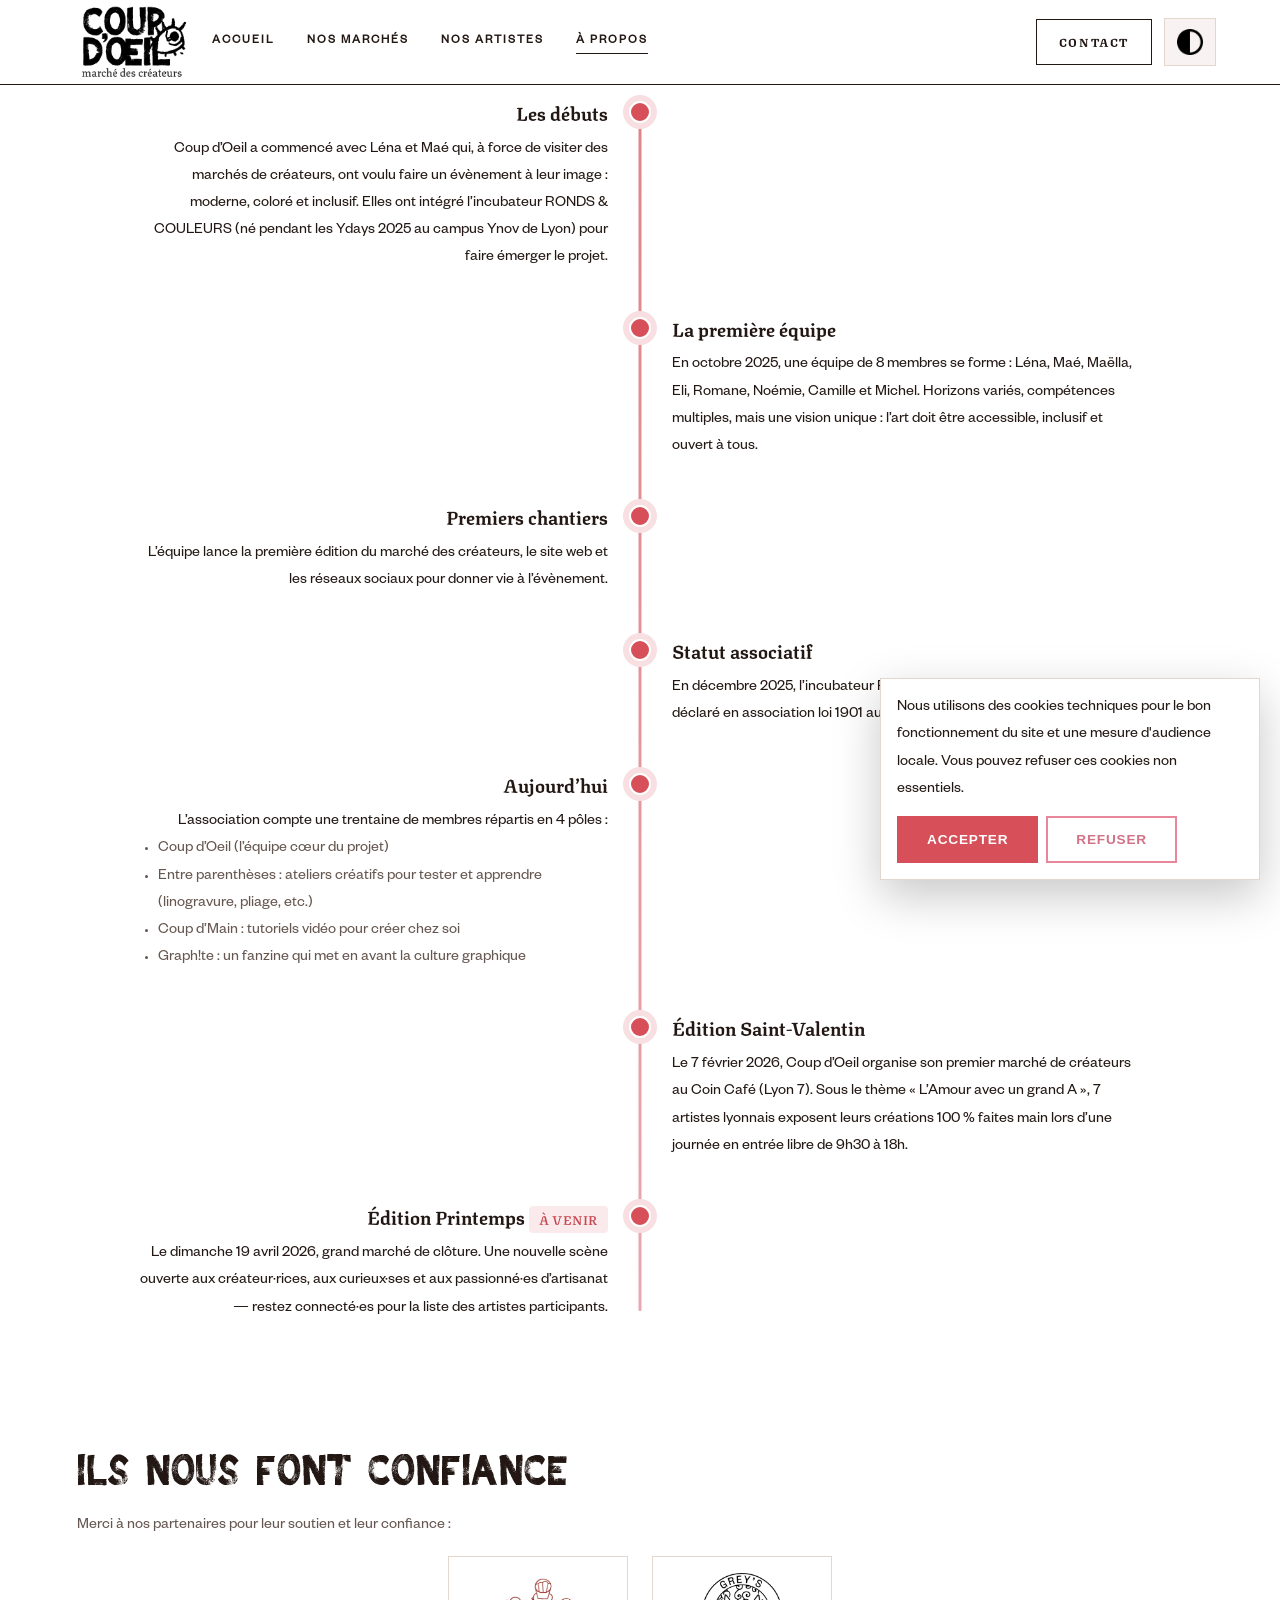
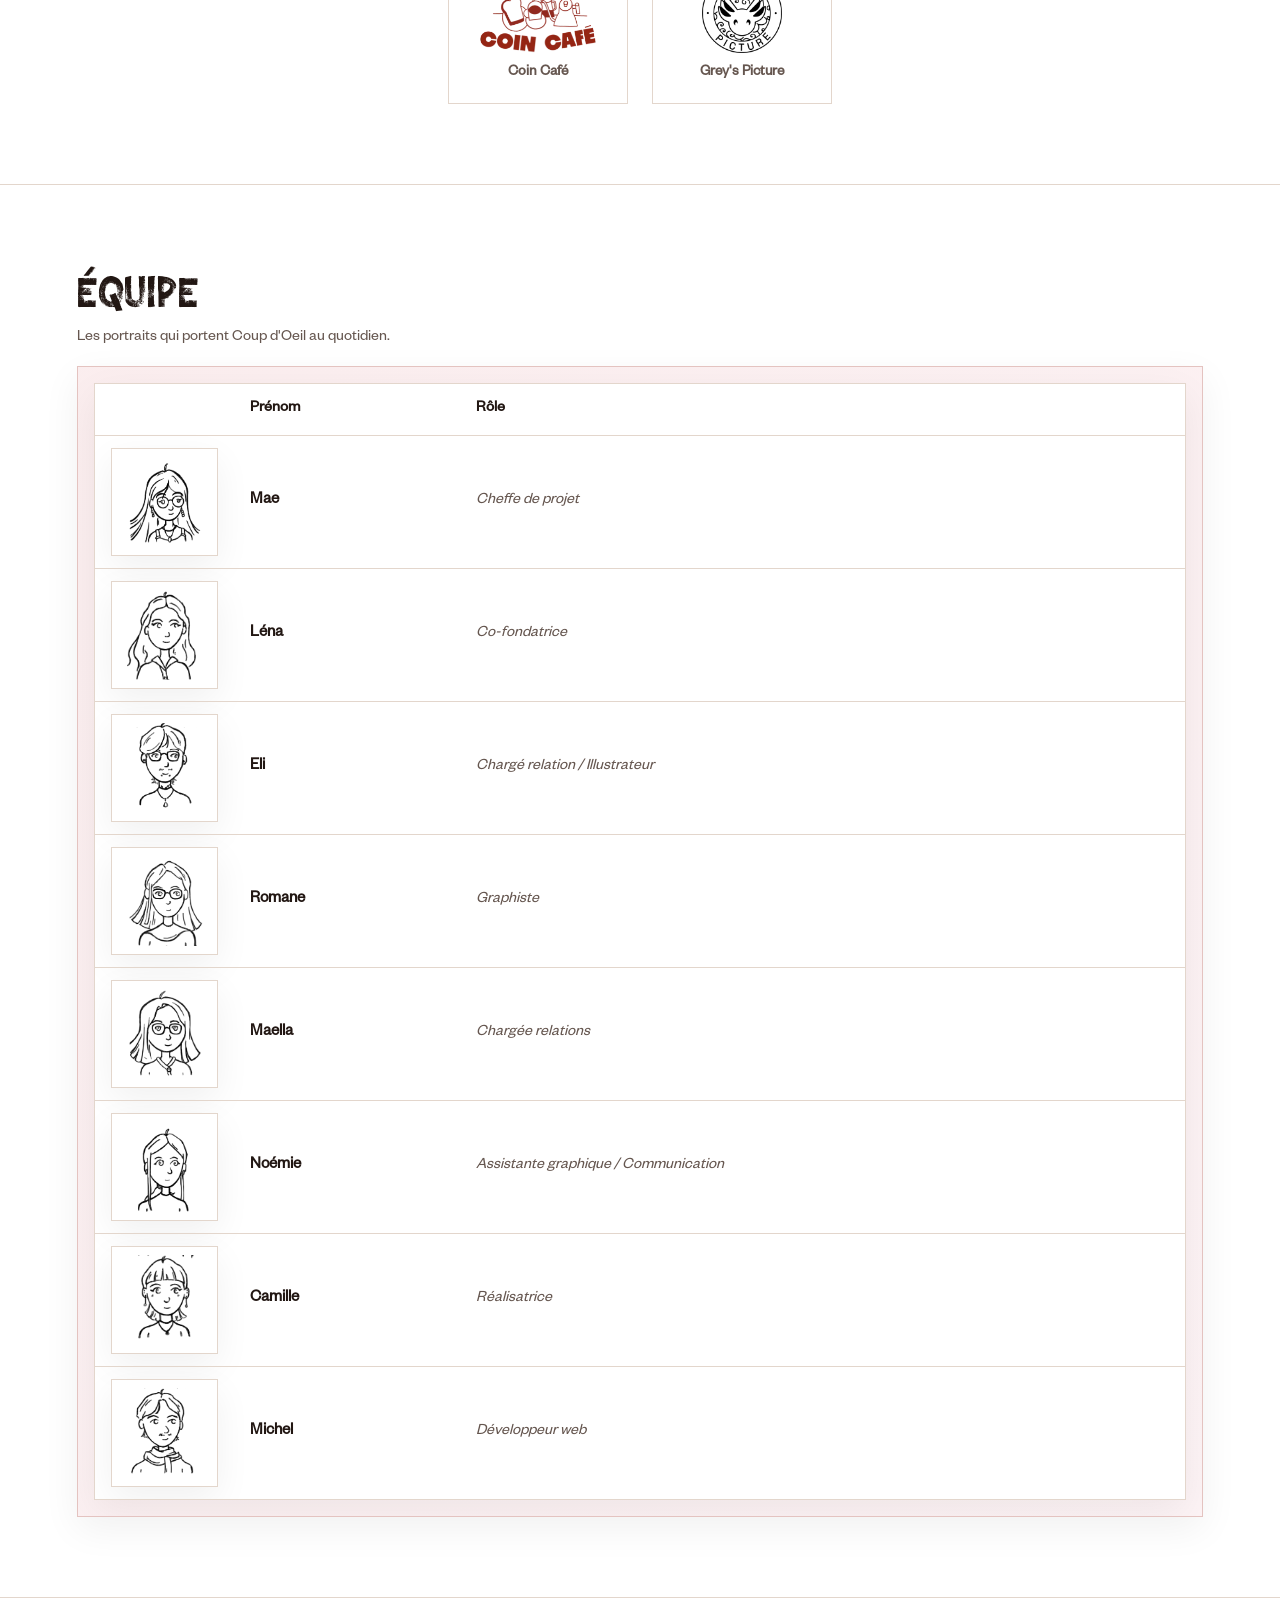
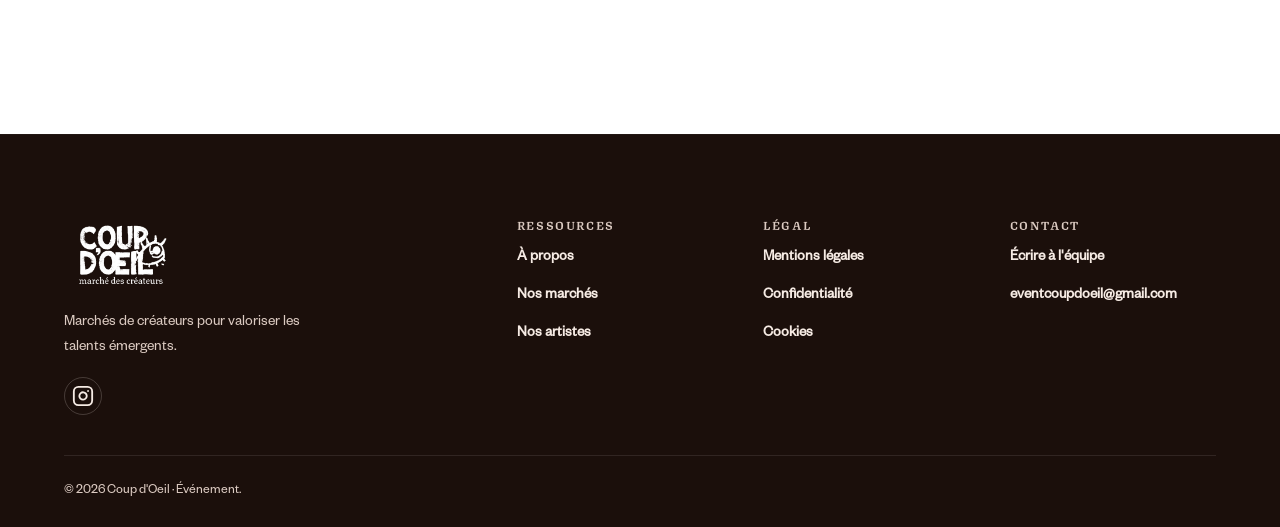
==== commit d72467e1: "V2!!!" ====
--- a/coupdoeil-site/pages/about.html
+++ b/coupdoeil-site/pages/about.html
@@ -20,13 +20,13 @@
       <div class="navbar" role="navigation" aria-label="Navigation principale">
         <a class="logo" href="../index.html">
           <img
-            src="../assets/img/logo/nobg_logo_light.png"
+            src="../assets/img/logo/nobg_logo_light.webp"
             alt="Logo Coup d'Oeil"
             class="logo-img logo-img--light"
             decoding="async"
           />
           <img
-            src="../assets/img/logo/nobg_logo_dark.png"
+            src="../assets/img/logo/nobg_logo_dark.webp"
             alt=""
             class="logo-img logo-img--dark"
             aria-hidden="true"
@@ -62,12 +62,15 @@
             aria-label="Basculer le thème"
           >
             <img
-              src="../assets/img/logo/light_dark.png"
+              src="../assets/img/logo/light_dark.webp"
               alt=""
               class="theme-toggle__icon"
               aria-hidden="true"
               decoding="async"
             />
+          </button>
+          <button class="nav-burger" type="button" aria-expanded="false" aria-label="Ouvrir le menu" data-nav-toggle>
+            <span class="nav-burger__line"></span>
           </button>
         </div>
       </div>
@@ -158,7 +161,7 @@
         <div class="partner-logos">
           <a href="https://www.instagram.com/coin_cafe_lyon/" target="_blank" rel="noopener" class="partner-logo-link">
             <img
-              src="../assets/img/partners/CoinCafe/LOGO_SIGNATURE_OK.png"
+              src="../assets/img/partners/CoinCafe/LOGO_SIGNATURE_OK.webp"
               alt="Coin Café"
               class="partner-logo"
               loading="lazy"
@@ -167,13 +170,13 @@
           </a>
           <a href="https://www.instagram.com/greyspicture/" target="_blank" rel="noopener" class="partner-logo-link">
             <img
-              src="../assets/img/partners/GreysPicture/Greyspicture_Logo_Black.png"
+              src="../assets/img/partners/GreysPicture/Greyspicture_Logo_Black.webp"
               alt="Grey's Picture"
               class="partner-logo partner-logo--light"
               loading="lazy"
             />
             <img
-              src="../assets/img/partners/GreysPicture/Greyspicture_Logo_White.png"
+              src="../assets/img/partners/GreysPicture/Greyspicture_Logo_White.webp"
               alt=""
               class="partner-logo partner-logo--dark"
               aria-hidden="true"
@@ -205,12 +208,12 @@
               <tr>
                 <td>
                   <img
-                    src="../assets/img/chara/black/Chara_Mae.png"
+                    src="../assets/img/chara/black/Chara_Mae.webp"
                     alt="Mae"
                     class="team-member-image team-member-image--light"
                   />
                   <img
-                    src="../assets/img/chara/red/CharaRed_Mae.png"
+                    src="../assets/img/chara/red/CharaRed_Mae.webp"
                     alt=""
                     class="team-member-image team-member-image--dark"
                     aria-hidden="true"
@@ -222,12 +225,12 @@
                             <tr>
                 <td>
                   <img
-                    src="../assets/img/chara/black/Chara_Lena.png"
+                    src="../assets/img/chara/black/Chara_Lena.webp"
                     alt="Léna"
                     class="team-member-image team-member-image--light"
                   />
                   <img
-                    src="../assets/img/chara/red/CharaRed_Lena.png"
+                    src="../assets/img/chara/red/CharaRed_Lena.webp"
                     alt=""
                     class="team-member-image team-member-image--dark"
                     aria-hidden="true"
@@ -239,12 +242,12 @@
               <tr>
                 <td>
                   <img
-                    src="../assets/img/chara/black/Chara_Eli.png"
+                    src="../assets/img/chara/black/Chara_Eli.webp"
                     alt="Eli"
                     class="team-member-image team-member-image--light"
                   />
                   <img
-                    src="../assets/img/chara/red/CharaRed_Eli.png"
+                    src="../assets/img/chara/red/CharaRed_Eli.webp"
                     alt=""
                     class="team-member-image team-member-image--dark"
                     aria-hidden="true"
@@ -256,12 +259,12 @@
               <tr>
                 <td>
                   <img
-                    src="../assets/img/chara/black/Chara_Romane.png"
+                    src="../assets/img/chara/black/Chara_Romane.webp"
                     alt="Romane"
                     class="team-member-image team-member-image--light"
                   />
                   <img
-                    src="../assets/img/chara/red/CharaRed_Romane.png"
+                    src="../assets/img/chara/red/CharaRed_Romane.webp"
                     alt=""
                     class="team-member-image team-member-image--dark"
                     aria-hidden="true"
@@ -273,12 +276,12 @@
               <tr>
                 <td>
                   <img
-                    src="../assets/img/chara/black/Chara_Maella.png"
+                    src="../assets/img/chara/black/Chara_Maella.webp"
                     alt="Maella"
                     class="team-member-image team-member-image--light"
                   />
                   <img
-                    src="../assets/img/chara/red/CharaRed_Maella.png"
+                    src="../assets/img/chara/red/CharaRed_Maella.webp"
                     alt=""
                     class="team-member-image team-member-image--dark"
                     aria-hidden="true"
@@ -290,12 +293,12 @@
               <tr>
                 <td>
                   <img
-                    src="../assets/img/chara/black/Chara_Noemie.png"
+                    src="../assets/img/chara/black/Chara_Noemie.webp"
                     alt="Noémie"
                     class="team-member-image team-member-image--light"
                   />
                   <img
-                    src="../assets/img/chara/red/CharaRed_Noemie.png"
+                    src="../assets/img/chara/red/CharaRed_Noemie.webp"
                     alt=""
                     class="team-member-image team-member-image--dark"
                     aria-hidden="true"
@@ -307,12 +310,12 @@
               <tr>
                 <td>
                   <img
-                    src="../assets/img/chara/black/Chara_Camille.png"
+                    src="../assets/img/chara/black/Chara_Camille.webp"
                     alt="Camille"
                     class="team-member-image team-member-image--light"
                   />
                   <img
-                    src="../assets/img/chara/red/CharaRed_Camille.png"
+                    src="../assets/img/chara/red/CharaRed_Camille.webp"
                     alt=""
                     class="team-member-image team-member-image--dark"
                     aria-hidden="true"
@@ -324,12 +327,12 @@
               <tr>
                 <td>
                   <img
-                    src="../assets/img/chara/black/Chara_Michel.png"
+                    src="../assets/img/chara/black/Chara_Michel.webp"
                     alt="Michel"
                     class="team-member-image team-member-image--light"
                   />
                   <img
-                    src="../assets/img/chara/red/CharaRed_Michel.png"
+                    src="../assets/img/chara/red/CharaRed_Michel.webp"
                     alt=""
                     class="team-member-image team-member-image--dark"
                     aria-hidden="true"
@@ -346,7 +349,7 @@
     <footer>
       <div class="footer-content">
         <div>
-          <img src="../assets/img/logo/nobg_logo_light.png" alt="Coup d'Oeil" class="footer-logo" />
+          <img src="../assets/img/logo/nobg_logo_light.webp" alt="Coup d'Oeil" class="footer-logo" />
           <p>Marchés de créateurs pour valoriser les talents émergents.</p>
           <div class="footer-social">
             <a href="https://www.instagram.com/coupdoeil_event/" target="_blank" rel="noopener" aria-label="Instagram de Coup d'Oeil" class="footer-social__link">
--- a/coupdoeil-site/assets/css/main.css
+++ b/coupdoeil-site/assets/css/main.css
@@ -8,7 +8,7 @@
   --hue-contrast: #1fa387;
 
   /* Neutres et surfaces */
-  --color-bg: #f5d0dc;
+  --color-bg: #ffffff;
   --color-surface: #ffffff;
   --color-surface-muted: #f4ede5;
   --color-surface-glow: rgba(255, 255, 255, 0.24);
@@ -108,15 +108,15 @@
   --shadow-overlay: 0 16px 44px rgba(0, 0, 0, 0.22);
 
   /* Espacements et rayons */
-  /* need adjustements for specific pages*/
-  --radius-sm: 10px;
-  --radius: 16px;
+  --radius-sm: 0px;
+  --radius: 0px;
   --spacing-xs: 8px;
   --spacing-sm: 12px;
   --spacing: 16px;
   --spacing-lg: 24px;
   --spacing-xl: 40px;
-  --max-width: 1180px;
+  --spacing-2xl: 80px;
+  --max-width: 100%;
 
   /* Typographie */
   --font-base: "founders-grotesk", "Founders Grotesk", system-ui,
@@ -126,7 +126,7 @@
   --text-sm: 0.95rem;
   --text-base: 1.05rem;
   --text-lg: 1.25rem;
-  --hero-banner-image: url("../img/banner/bg-joy-light.svg");
+  --hero-banner-image: url("../img/banner/Blanc_fond_web.webp");
 }
 
 @font-face {
@@ -208,7 +208,108 @@
     var(--color-success) 12%,
     transparent
   );
-  --hero-banner-image: url("../img/banner/bg-joy-dark.svg");
+  --hero-banner-image: url("../img/banner/fond_web_dark.webp");
+}
+
+/* ── Edition-specific color schemes ── */
+
+/* Saint-Valentin: rose/rouge */
+[data-edition="saint-valentin"] {
+  --hue-primary: #d64f59;
+  --hue-secondary: #e8879b;
+  --hue-accent: #f6ae2d;
+  --color-bg: #ffffff;
+  --color-primary: var(--hue-primary);
+  --color-secondary: var(--hue-secondary);
+  --color-accent: var(--hue-accent);
+}
+
+[data-edition="saint-valentin"][data-theme="dark"] {
+  --color-bg: #0f0c0a;
+  --color-surface: #18110f;
+  --color-surface-muted: #211712;
+  --color-text: #f8ede4;
+  --color-muted: #c5b2a7;
+  --color-border: #2e231e;
+  --color-footer-bg: #0b0604;
+  --color-footer-text: #f8ede4;
+  --color-footer-muted: #c5b2a7;
+  --shadow-soft: 0 12px 36px rgba(0, 0, 0, 0.36);
+  --shadow-strong: 0 18px 46px rgba(0, 0, 0, 0.48);
+}
+
+[data-edition="saint-valentin"] .hero-editorial.hero-editorial--poster {
+  background-image: url("../img/event/saintValentin/coupdoeuil-done-10.webp");
+  background-color: #d64f59;
+}
+
+/* Printemps: aubergine, jaune, vert, magenta (palette de l'affiche) */
+/* Light = fond crème/lavande clair · Dark = aubergine de l'affiche */
+[data-edition="printemps"] {
+  --hue-primary: #c5a520;        /* jaune affiche, assombri pour lisibilité sur clair */
+  --hue-secondary: #4e9a2c;      /* vert affiche, assombri pour lisibilité sur clair */
+  --hue-accent: #c23d78;          /* rose / magenta affiche */
+  --hue-contrast: #2e1d3f;        /* aubergine */
+  --color-bg: #f7f2fa;
+  --color-text: #2e1d3f;
+  --color-surface: #ffffff;
+  --color-surface-muted: #efe8f5;
+  --color-border: #d8cce5;
+  --color-muted: rgba(46, 29, 63, 0.55);
+  --color-on-primary: #2e1d3f;
+  --color-primary: var(--hue-primary);
+  --color-secondary: var(--hue-secondary);
+  --color-accent: var(--hue-accent);
+  --color-primary-strong: color-mix(in srgb, var(--hue-primary) 82%, #7a5500);
+  --color-secondary-strong: color-mix(in srgb, var(--hue-secondary) 82%, #1e4a0c);
+  --color-accent-strong: color-mix(in srgb, var(--hue-accent) 82%, #7a1a45);
+  --color-footer-bg: #2e1d3f;
+  --color-footer-text: #f4ecd8;
+  --color-footer-muted: rgba(244, 236, 216, 0.5);
+  --glow-1: color-mix(in srgb, var(--hue-primary) 12%, transparent);
+  --glow-2: color-mix(in srgb, var(--hue-secondary) 10%, transparent);
+  --glow-3: color-mix(in srgb, var(--hue-accent) 10%, transparent);
+  --shadow-soft: 0 12px 36px rgba(46, 29, 63, 0.08);
+  --shadow-strong: 0 18px 46px rgba(46, 29, 63, 0.14);
+  --panel-gradient: linear-gradient(
+    140deg,
+    color-mix(in srgb, var(--hue-primary) 10%, var(--color-surface)) 0%,
+    color-mix(in srgb, var(--hue-secondary) 8%, var(--color-surface)) 48%,
+    color-mix(in srgb, var(--hue-accent) 12%, var(--color-surface)) 100%
+  );
+  --color-highlight: color-mix(in srgb, var(--hue-primary) 10%, var(--color-surface));
+}
+
+[data-edition="printemps"][data-theme="dark"] {
+  color-scheme: dark;
+  --hue-primary: #e8c93a;        /* jaune affiche, pleine saturation sur fond sombre */
+  --hue-secondary: #7ec244;      /* vert affiche */
+  --hue-accent: #d94e8a;          /* rose / magenta affiche */
+  --color-bg: #2e1d3f;
+  --color-text: #f4ecd8;
+  --color-surface: #3a2750;
+  --color-surface-muted: #44315c;
+  --color-border: #5b4576;
+  --color-muted: rgba(244, 236, 216, 0.6);
+  --color-on-primary: #2e1d3f;
+  --color-primary-strong: color-mix(in srgb, var(--hue-primary) 82%, #f7a900);
+  --color-secondary-strong: color-mix(in srgb, var(--hue-secondary) 82%, #2d6f1c);
+  --color-accent-strong: color-mix(in srgb, var(--hue-accent) 82%, #7a1a45);
+  --color-footer-bg: #1a0f2a;
+  --color-footer-text: #f4ecd8;
+  --color-footer-muted: rgba(244, 236, 216, 0.5);
+  --glow-1: color-mix(in srgb, var(--hue-primary) 10%, transparent);
+  --glow-2: color-mix(in srgb, var(--hue-secondary) 8%, transparent);
+  --glow-3: color-mix(in srgb, var(--hue-accent) 8%, transparent);
+  --shadow-soft: 0 12px 36px rgba(0, 0, 0, 0.28);
+  --shadow-strong: 0 18px 46px rgba(0, 0, 0, 0.38);
+  --panel-gradient: linear-gradient(
+    140deg,
+    color-mix(in srgb, var(--hue-primary) 14%, var(--color-surface)) 0%,
+    color-mix(in srgb, var(--hue-secondary) 10%, var(--color-surface)) 48%,
+    color-mix(in srgb, var(--hue-accent) 16%, var(--color-surface)) 100%
+  );
+  --color-highlight: color-mix(in srgb, var(--hue-primary) 14%, var(--color-surface));
 }
 
 * {
@@ -240,33 +341,13 @@
   content: "";
   position: fixed;
   inset: 0;
-  background: radial-gradient(circle at 18% 12%, var(--glow-1), transparent 30%),
-    radial-gradient(circle at 78% 20%, var(--glow-2), transparent 32%),
-    radial-gradient(circle at 20% 72%, var(--glow-3), transparent 38%),
-    linear-gradient(to right,
-      color-mix(in srgb, var(--color-primary) 22%, transparent) 0%,
-      transparent 5%,
-      transparent 95%,
-      color-mix(in srgb, var(--color-primary) 22%, transparent) 100%
-    ),
-    linear-gradient(to bottom,
-      color-mix(in srgb, var(--color-primary) 18%, transparent) 0%,
-      transparent 3%,
-      transparent 97%,
-      color-mix(in srgb, var(--color-primary) 18%, transparent) 100%
-    ),
-    linear-gradient(
-      180deg,
-      color-mix(in srgb, var(--color-bg) 68%, transparent) 0%,
-      color-mix(in srgb, var(--color-bg) 88%, transparent) 100%
-    );
   z-index: -1;
 }
 
 img {
   display: block;
   max-width: 100%;
-  border-radius: calc(var(--radius-sm) - 2px);
+  border-radius: 0;
 }
 
 h1, h2 {
@@ -300,21 +381,35 @@
 textarea:focus-visible {
   outline: 2px solid var(--color-primary);
   outline-offset: 2px;
-  border-radius: var(--radius-sm);
+  border-radius: 0;
 }
 
 header {
-  position: sticky;
+  position: fixed;
   top: 0;
+  left: 0;
+  right: 0;
   z-index: 50;
+  background: transparent;
+  backdrop-filter: none;
+  border-bottom: 1px solid transparent;
+  transition: background 0.4s ease, border-color 0.4s ease, backdrop-filter 0.4s ease, transform 0.4s ease;
+  padding: 0 clamp(12px, 3vw, 32px);
+  transform: translateY(-100%);
+  pointer-events: none;
+  opacity: 0;
+}
+
+header.header--visible {
+  transform: translateY(0);
+  pointer-events: auto;
+  opacity: 1;
   background: color-mix(in srgb, var(--color-surface) 92%, transparent);
   backdrop-filter: blur(12px);
   border-bottom: 1px solid var(--color-border);
-  transition: background 0.3s ease, border-color 0.3s ease;
-  padding: 0 clamp(12px, 3vw, 32px);
-}
-
-:root[data-theme="dark"] header {
+}
+
+:root[data-theme="dark"] header.header--visible {
   background: color-mix(in srgb, var(--color-surface) 88%, transparent);
 }
 
@@ -338,7 +433,7 @@
   padding: var(--spacing) 0;
   display: flex;
   align-items: center;
-  gap: var(--spacing);
+  gap: 5rem;
 }
 
 .logo {
@@ -399,7 +494,7 @@
   display: inline-flex;
   align-items: center;
   padding: 8px 18px;
-  border-radius: 999px;
+  border-radius: 0;
   background: var(--color-primary);
   color: #fff;
   font-family: var(--font-heading);
@@ -412,7 +507,6 @@
 
 .nav-contact-btn:hover {
   opacity: 0.85;
-  transform: translateY(-1px);
 }
 
 .nav-links {
@@ -426,7 +520,7 @@
 
 .nav-links a {
   padding: 10px 14px;
-  border-radius: 999px;
+  border-radius: 0;
   color: var(--color-text);
   font-weight: 700;
   background: transparent;
@@ -450,7 +544,7 @@
   align-items: center;
   justify-content: center;
   padding: 10px 12px;
-  border-radius: 999px;
+  border-radius: 0;
   border: 1px solid var(--color-border);
   background: color-mix(in srgb, #f5eded 75%, var(--color-surface));
   color: var(--color-text);
@@ -479,72 +573,82 @@
   align-items: center;
   justify-content: center;
   gap: var(--spacing-xs);
-  padding: 12px 18px;
-  border-radius: 999px;
-  border: 1px solid transparent;
+  padding: 14px 28px;
+  border-radius: 0;
+  border: 2px solid transparent;
   background: var(--color-primary);
   color: var(--color-on-primary);
   font-weight: 800;
+  font-size: 0.85rem;
+  letter-spacing: 0.06em;
+  text-transform: uppercase;
   cursor: pointer;
-  box-shadow: var(--shadow-soft);
-  transition: transform 0.3s cubic-bezier(0.4, 0, 0.2, 1),
-              box-shadow 0.3s cubic-bezier(0.4, 0, 0.2, 1),
-              background 0.3s ease,
-              border-color 0.3s ease;
+  box-shadow: none;
+  transition: background 0.3s ease, border-color 0.3s ease, color 0.3s ease;
 }
 
 .btn.secondary {
-  background: color-mix(
-    in srgb,
-    var(--color-surface) 78%,
-    var(--tone-secondary-soft)
-  );
+  background: transparent;
   color: var(--color-secondary-strong);
-  border-color: color-mix(
-    in srgb,
-    var(--color-secondary) 36%,
-    var(--color-border)
-  );
-  box-shadow: inset 0 1px 0 var(--color-surface-glow);
+  border-color: var(--color-secondary);
+  box-shadow: none;
+}
+
+.hero-carousel-content .btn.secondary,
+.hero-banner__content .btn.secondary {
+  border-color: rgba(255, 255, 255, 0.5);
+}
+
+.hero-carousel-content .btn.secondary:hover,
+.hero-banner__content .btn.secondary:hover {
+  background: rgba(255, 255, 255, 0.15);
+}
+
+.hero-carousel-content .btn,
+.hero-banner__content .btn:not(.secondary) {
+  background: #fff;
+  color: var(--color-text);
+  border-color: #fff;
+}
+
+.hero-carousel-content .btn:not(.secondary):hover,
+.hero-banner__content .btn:not(.secondary):hover {
+  background: rgba(255, 255, 255, 0.9);
 }
 
 .btn:hover,
 .btn:focus-visible {
-  transform: translateY(-3px);
-  box-shadow: var(--shadow-strong);
   background: var(--color-primary-strong);
 }
 
 .btn:active {
-  transform: translateY(-1px);
-  box-shadow: var(--shadow-soft);
+  opacity: 0.9;
 }
 
 .btn.secondary:hover,
 .btn.secondary:focus-visible {
   background: var(--color-surface-muted);
-  transform: translateY(-3px);
 }
 
 .btn.secondary:active {
-  transform: translateY(-1px);
+  opacity: 0.9;
 }
 
 main {
-  max-width: var(--max-width);
-  margin: 0 auto;
-  padding: var(--spacing-lg) var(--spacing) 96px;
+  max-width: none;
+  margin: 0;
+  padding: 0 0 96px;
 }
 
 .hero-banner {
   --hero-opacity: 1;
   position: relative;
-  min-height: clamp(540px, 55vh, 920px);
+  min-height: 100vh;
   width: 100%;
-  margin: 0 0 var(--spacing-xl);
-  border-radius: 0 0 clamp(var(--radius-sm), 4vw, 40px) clamp(var(--radius-sm), 4vw, 40px);
+  margin: 0;
+  border-radius: 0;
   overflow: hidden;
-  box-shadow: var(--shadow-soft);
+  box-shadow: none;
   background-image: var(--hero-banner-image);
   background-size: cover;
   background-position: center;
@@ -556,6 +660,45 @@
   animation: fadeIn 0.6s ease-out;
 }
 
+/* Scroll cue indicator */
+.hero-scroll-cue {
+  position: absolute;
+  bottom: 32px;
+  left: 50%;
+  transform: translateX(-50%);
+  display: flex;
+  flex-direction: column;
+  align-items: center;
+  gap: 8px;
+  color: var(--color-on-primary);
+  font-size: 0.75rem;
+  font-weight: 600;
+  letter-spacing: 0.12em;
+  text-transform: uppercase;
+  opacity: 0.8;
+  z-index: 2;
+  animation: scrollCueBounce 2s ease-in-out infinite;
+}
+
+.hero-scroll-cue::after {
+  content: '';
+  width: 1px;
+  height: 40px;
+  background: currentColor;
+  animation: scrollCueLine 2s ease-in-out infinite;
+}
+
+@keyframes scrollCueBounce {
+  0%, 100% { transform: translateX(-50%) translateY(0); }
+  50% { transform: translateX(-50%) translateY(8px); }
+}
+
+@keyframes scrollCueLine {
+  0% { height: 0; opacity: 0; }
+  50% { height: 40px; opacity: 0.8; }
+  100% { height: 40px; opacity: 0; }
+}
+
 @keyframes fadeIn {
   from {
     opacity: 0;
@@ -571,54 +714,72 @@
   content: "";
   position: absolute;
   inset: 0;
-  background: linear-gradient(
-      180deg,
-      color-mix(in srgb, var(--color-bg) 70%, transparent) 0%,
-      color-mix(in srgb, var(--color-bg) 30%, transparent) 40%,
-      color-mix(in srgb, var(--color-bg) 70%, transparent) 100%
-    ),
-    radial-gradient(
-      circle at 12% 18%,
-      color-mix(in srgb, var(--color-primary) 18%, transparent),
-      transparent 32%
-    );
   opacity: var(--hero-opacity);
   pointer-events: none;
 }
 
-.hero-banner__logo {
+.hero-banner__bg {
+  position: absolute;
+  inset: 0;
+  width: 100%;
+  height: 100%;
+  object-fit: cover;
+  object-position: center;
+  border-radius: 0;
+}
+
+.hero-banner__overlay {
+  position: absolute;
+  inset: 0;
+  background: linear-gradient(
+    to bottom,
+    rgba(0, 0, 0, 0.2) 0%,
+    rgba(0, 0, 0, 0.45) 60%,
+    rgba(0, 0, 0, 0.7) 100%
+  );
+  pointer-events: none;
+}
+
+.hero-banner__content {
   position: relative;
-  z-index: 1;
-  display: inline-flex;
+  z-index: 2;
+  display: flex;
+  flex-direction: column;
   align-items: center;
-  justify-content: center;
-  padding: clamp(var(--spacing-lg), 4vw, 48px);
-}
-
-.hero-banner__logo img {
-  height: 110px;
+  text-align: center;
+  gap: var(--spacing-sm);
+  padding: var(--spacing-xl);
+  color: #fff;
+}
+
+.hero-banner__logo-img {
+  height: 80px;
   width: auto;
-  display: block;
-}
-
-.hero-banner__logo .logo-img--dark {
-  display: none;
-}
-
-:root[data-theme="dark"] .hero-banner__logo .logo-img--light {
-  display: none;
-}
-
-:root[data-theme="dark"] .hero-banner__logo .logo-img--dark {
-  display: block;
-}
-
-.hero-banner__logo h1 {
-  color: var(--color-on-primary);
-}
-
-.hero-banner__logo p {
-  color: color-mix(in srgb, var(--color-on-primary) 80%, var(--color-muted));
+  margin-bottom: var(--spacing);
+  filter: brightness(0) invert(1);
+}
+
+.hero-banner__label {
+  font-family: var(--font-heading);
+  font-size: 0.78rem;
+  font-weight: 700;
+  letter-spacing: 0.18em;
+  text-transform: uppercase;
+  color: rgba(255, 255, 255, 0.7);
+}
+
+.hero-banner__content h1 {
+  font-family: var(--font-title);
+  font-size: clamp(3rem, 7vw, 5rem);
+  line-height: 1.05;
+  color: #fff;
+}
+
+.hero-banner__date {
+  font-size: var(--text-lg);
+  color: rgba(255, 255, 255, 0.8);
+  font-weight: 500;
+  margin-bottom: var(--spacing);
 }
 
 .hero {
@@ -653,11 +814,11 @@
 /* Hero events banner carousel */
 .hero-events-banner {
   position: relative;
-  height: clamp(380px, 65vh, 680px);
-  border-radius: var(--radius);
+  height: 100vh;
+  border-radius: 0;
   overflow: hidden;
   background: var(--color-surface-muted);
-  box-shadow: var(--shadow-strong);
+  box-shadow: none;
 }
 
 .hero-carousel-track {
@@ -795,12 +956,12 @@
   display: grid;
   grid-template-columns: repeat(auto-fit, minmax(280px, 1fr));
   gap: clamp(var(--spacing), 4vw, var(--spacing-xl));
-  padding: clamp(var(--spacing-lg), 4vw, 56px);
-  background: var(--color-surface);
-  border-radius: calc(var(--radius) + 6px);
-  border: 1px solid
-    color-mix(in srgb, var(--color-primary) 22%, var(--color-border));
-  box-shadow: var(--shadow-soft);
+  padding: clamp(var(--spacing-lg), 4vw, 56px) 0;
+  background: transparent;
+  border-radius: 0;
+  border: none;
+  border-bottom: 1px solid var(--color-border);
+  box-shadow: none;
   overflow: hidden;
 }
 
@@ -860,15 +1021,11 @@
   margin-top: var(--spacing);
   display: grid;
   gap: var(--spacing-sm);
-  padding: var(--spacing);
-  background: color-mix(
-    in srgb,
-    var(--color-surface) 78%,
-    var(--tone-secondary-soft)
-  );
-  border-radius: var(--radius);
-  border: 1px solid
-    color-mix(in srgb, var(--color-secondary) 22%, var(--color-border));
+  padding: var(--spacing-lg) 0;
+  background: transparent;
+  border-radius: 0;
+  border: none;
+  border-top: 1px solid var(--color-border);
   color: var(--color-muted);
 }
 
@@ -932,7 +1089,6 @@
 
 .event-placeholder:hover {
   border-color: var(--color-primary);
-  transform: scale(1.01);
 }
 
 .event-placeholder span {
@@ -954,11 +1110,12 @@
 }
 
 .event-info-card {
-  background: var(--color-surface);
-  border: 1px solid var(--color-border);
-  border-radius: var(--radius);
-  padding: var(--spacing);
-  box-shadow: var(--shadow-soft);
+  background: transparent;
+  border: none;
+  border-bottom: 1px solid var(--color-border);
+  border-radius: 0;
+  padding: var(--spacing-lg) 0;
+  box-shadow: none;
   display: grid;
   gap: var(--spacing-sm);
 }
@@ -998,15 +1155,12 @@
 }
 
 .event-section {
-  padding: clamp(var(--spacing-lg), 3vw, var(--spacing-xl));
-  background: linear-gradient(
-    135deg,
-    color-mix(in srgb, var(--color-primary) 6%, var(--color-surface)) 0%,
-    var(--color-surface) 100%
-  );
-  border: 1px solid var(--color-border);
-  border-radius: var(--radius);
-  box-shadow: var(--shadow-soft);
+  padding: clamp(var(--spacing-lg), 3vw, var(--spacing-xl)) 0;
+  background: transparent;
+  border: none;
+  border-bottom: 1px solid var(--color-border);
+  border-radius: 0;
+  box-shadow: none;
   display: grid;
   gap: var(--spacing);
 }
@@ -1061,13 +1215,14 @@
 }
 
 .event-artist {
-  background: var(--color-surface);
-  border: 1px solid var(--color-border);
-  border-radius: var(--radius);
-  box-shadow: var(--shadow-soft);
+  background: transparent;
+  border: none;
+  border-bottom: 1px solid var(--color-border);
+  border-radius: 0;
+  box-shadow: none;
   display: grid;
   gap: var(--spacing-sm);
-  padding: var(--spacing);
+  padding: var(--spacing) 0;
 }
 
 .event-artist__avatar {
@@ -1108,9 +1263,10 @@
 }
 
 .section {
-  margin: var(--spacing-xl) 0;
-  padding: var(--spacing-lg);
+  margin: 0;
+  padding: var(--spacing-2xl) clamp(24px, 6vw, 120px);
   animation: slideUp 0.5s ease-out;
+  border-bottom: 1px solid var(--color-border);
 }
 
 @keyframes slideUp {
@@ -1125,18 +1281,14 @@
 }
 
 .section.section-wide {
-  max-width: var(--max-width);
+  max-width: none;
   width: 100%;
-  margin-left: auto;
-  margin-right: auto;
 }
 
 .section-wide {
   width: 100%;
-  max-width: calc(var(--max-width) + 80px);
-  margin-left: auto;
-  margin-right: auto;
-  padding: calc(var(--spacing-lg) + var(--spacing));
+  max-width: none;
+  padding: var(--spacing-2xl) clamp(24px, 6vw, 120px);
 }
 
 .timeline-plain {
@@ -1184,8 +1336,8 @@
 
 .card-grid {
   display: grid;
-  grid-template-columns: repeat(auto-fit, minmax(280px, 1fr));
-  gap: var(--spacing-lg);
+  grid-template-columns: repeat(auto-fit, minmax(320px, 1fr));
+  gap: var(--spacing-xl);
 }
 
 .card {
@@ -1416,10 +1568,10 @@
 .event-card {
   background: var(--color-surface);
   border: 1px solid var(--color-border);
-  border-radius: var(--radius);
+  border-radius: 0;
   overflow: hidden;
-  box-shadow: var(--shadow-soft);
-  transition: transform 0.3s ease, box-shadow 0.3s ease, border-color 0.3s ease;
+  box-shadow: none;
+  transition: opacity 0.3s ease;
   display: flex;
   flex-direction: column;
   color: inherit;
@@ -1427,9 +1579,7 @@
 }
 
 a.event-card:hover {
-  transform: translateY(-5px);
-  box-shadow: 0 16px 40px color-mix(in srgb, var(--color-primary) 22%, transparent);
-  border-color: var(--color-primary);
+  opacity: 0.9;
 }
 
 .event-card__img {
@@ -1447,7 +1597,7 @@
 }
 
 a.event-card:hover .event-card__img img {
-  transform: scale(1.05);
+  transform: none;
 }
 
 .event-card__img .badge {
@@ -1754,12 +1904,13 @@
 }
 
 .faq-item {
-  background: var(--color-surface);
-  border: 1px solid var(--color-border);
-  border-radius: var(--radius);
-  padding: var(--spacing);
-  box-shadow: var(--shadow-soft);
-  margin-top: 12px;
+  background: transparent;
+  border: none;
+  border-bottom: 1px solid var(--color-border);
+  border-radius: 0;
+  padding: var(--spacing-lg) 0;
+  box-shadow: none;
+  margin-top: 0;
 }
 
 .faq-stack {
@@ -1787,7 +1938,7 @@
 }
 
 .faq-stack .faq-item {
-  border-radius: var(--radius-sm);
+  border-radius: 0;
 }
 
 .newsletter {
@@ -1975,11 +2126,11 @@
   align-items: center;
   gap: var(--spacing-xs);
   padding: var(--spacing);
-  background: var(--color-surface);
+  background: transparent;
   border: 1px solid var(--color-border);
-  border-radius: var(--radius);
-  box-shadow: var(--shadow-soft);
-  transition: transform 0.3s ease, box-shadow 0.3s ease, border-color 0.3s ease;
+  border-radius: 0;
+  box-shadow: none;
+  transition: opacity 0.3s ease;
   text-decoration: none;
   color: var(--color-muted);
   font-weight: 700;
@@ -1989,9 +2140,7 @@
 
 .partner-logo-link:hover,
 .partner-logo-link:focus-visible {
-  transform: translateY(-4px);
-  box-shadow: var(--shadow-strong);
-  border-color: var(--color-primary);
+  opacity: 0.85;
 }
 
 .partner-logo {
@@ -2037,31 +2186,26 @@
   border: 1px solid var(--color-border);
   background: var(--color-surface);
   padding: 10px 14px;
-  border-radius: 999px;
+  border-radius: 0;
   cursor: pointer;
   color: var(--color-text);
   font-weight: 700;
   text-decoration: none;
   display: inline-flex;
   align-items: center;
-  transition: background 0.2s ease, border-color 0.2s ease, transform 0.2s ease;
+  transition: background 0.2s ease, border-color 0.2s ease;
 }
 
 .pill-nav button:hover,
 .pill-nav button:focus-visible,
 .pill-nav a:hover,
 .pill-nav a:focus-visible {
-  transform: translateY(-1px);
   background: var(--color-surface-muted);
 }
 
 .pill-nav button.active,
 .pill-nav a.active {
-  background: linear-gradient(
-    120deg,
-    var(--color-primary),
-    color-mix(in srgb, var(--color-secondary) 60%, var(--color-primary))
-  );
+  background: #F3BB00;
   color: var(--color-on-primary);
   border-color: color-mix(
     in srgb,
@@ -2174,7 +2318,7 @@
 }
 
 .footer-content {
-  max-width: var(--max-width);
+  max-width: 1400px;
   margin: 0 auto;
   display: grid;
   grid-template-columns: 2fr 1fr 1fr 1fr;
@@ -2243,7 +2387,7 @@
 }
 
 .footer-bottom {
-  max-width: var(--max-width);
+  max-width: 1400px;
   margin: var(--spacing-lg) auto 0;
   font-size: 0.85rem;
   color: var(--color-footer-muted);
@@ -2305,29 +2449,145 @@
   top: 10px;
 }
 
-@media (max-width: 720px) {
+/* ─── HAMBURGER BUTTON ─── */
+.nav-burger {
+  display: none;
+  align-items: center;
+  justify-content: center;
+  width: 44px;
+  height: 44px;
+  padding: 0;
+  border: 1px solid var(--color-border);
+  background: transparent;
+  cursor: pointer;
+  position: relative;
+  z-index: 61;
+}
+
+.nav-burger__line {
+  display: block;
+  width: 20px;
+  height: 2px;
+  background: var(--color-text);
+  position: relative;
+  transition: background 0.2s ease;
+}
+
+.nav-burger__line::before,
+.nav-burger__line::after {
+  content: "";
+  position: absolute;
+  left: 0;
+  width: 100%;
+  height: 2px;
+  background: var(--color-text);
+  transition: transform 0.3s ease;
+}
+
+.nav-burger__line::before { top: -6px; }
+.nav-burger__line::after  { top: 6px; }
+
+.nav-burger[aria-expanded="true"] .nav-burger__line {
+  background: transparent;
+}
+
+.nav-burger[aria-expanded="true"] .nav-burger__line::before {
+  transform: rotate(45deg) translate(4px, 4px);
+}
+
+.nav-burger[aria-expanded="true"] .nav-burger__line::after {
+  transform: rotate(-45deg) translate(4px, -4px);
+}
+
+/* ─── MOBILE OVERLAY ─── */
+.nav-overlay {
+  display: none;
+}
+
+@media (max-width: 900px) {
+  header {
+    z-index: 100;
+    padding: 0 var(--spacing);
+  }
+
+  header.header--visible {
+    padding: 0 var(--spacing);
+  }
+
+  .nav-burger {
+    display: flex;
+  }
+
+  /* Grid: row 1 = logo | actions, row 2 = nav (hidden until open) */
   .navbar {
-    flex-wrap: wrap;
-    gap: var(--spacing-sm);
+    display: grid;
+    grid-template-columns: 1fr auto;
+    grid-template-rows: auto 0fr;
+    align-items: center;
+    gap: 0;
+    padding: 12px 0;
+    transition: grid-template-rows 0.35s ease;
+  }
+
+  .navbar.navbar--open {
+    grid-template-rows: auto 1fr;
   }
 
   .logo {
-    margin-right: 0;
+    grid-column: 1;
+    grid-row: 1;
+  }
+
+  .logo-img {
+    transform: scale(1.5);
+  }
+
+  .nav-actions {
+    grid-column: 2;
+    grid-row: 1;
+    gap: var(--spacing-xs);
+  }
+
+  nav {
+    grid-column: 1 / -1;
+    grid-row: 2;
+    overflow: hidden;
+    display: none;
+  }
+
+  nav.nav--open {
+    display: flex;
+    align-items: center;
+    justify-content: center;
+    padding: var(--spacing-xl) 0 var(--spacing-lg);
   }
 
   .nav-links {
-    width: 100%;
-    justify-content: center;
-    font-size: 0.9rem;
+    flex-direction: column;
+    align-items: center;
+    gap: var(--spacing-lg);
+    font-size: 1.4rem;
+    letter-spacing: 0.1em;
+    width: auto;
+    white-space: normal;
   }
 
   .nav-links a {
-    padding: 8px 12px;
+    padding: 8px 0;
+    font-size: 1.2rem;
+  }
+
+  .nav-links a::after {
+    bottom: -4px;
+  }
+
+  .nav-contact-btn {
+    display: none;
   }
 
   .hero-banner {
-    height: min(70vh, 420px);
-    border-radius: 0 0 var(--radius) var(--radius);
+    min-height: 100vh;
+    border-radius: 0;
   }
 
   .hero,
@@ -2447,11 +2707,43 @@
   }
 
   .section {
-    padding: var(--spacing);
+    padding: var(--spacing-xl) var(--spacing);
   }
 
   main {
-    padding: var(--spacing) var(--spacing-sm) var(--spacing-xl);
+    padding: 0 0 var(--spacing-xl);
+  }
+}
+
+/* ─── Very small screens ─── */
+@media (max-width: 480px) {
+  .footer-content {
+    grid-template-columns: 1fr;
+    gap: var(--spacing-lg);
+  }
+
+  .footer-content > div:first-child {
+    grid-column: auto;
+  }
+
+  .cookie-banner {
+    left: 10px;
+    right: 10px;
+    bottom: 10px;
+    max-width: none;
+    width: auto;
+  }
+
+  .logo-img {
+    transform: scale(1.3);
+  }
+
+  .ed-section {
+    padding: clamp(48px, 6vh, 80px) var(--spacing);
+  }
+
+  .marquee__inner {
+    font-size: clamp(1.2rem, 3.5vw, 2rem);
   }
 }
 
@@ -2501,3 +2793,1067 @@
     page-break-inside: avoid;
   }
 }
+
+/* ════════════════════════════════════════════════════════
+   ÉDITORIAL — Nouveau système de mise en page
+   ════════════════════════════════════════════════════════ */
+
+:root {
+  --edge: clamp(20px, 5vw, 96px);
+  --rule: 1px solid var(--color-text);
+}
+
+/* Override body to remove repeating background that breaks editorial feel */
+body {
+  background-image: none;
+  background-color: var(--color-bg);
+}
+
+/* ─── Top-bar éditoriale ─── */
+header.header--visible {
+  background: var(--color-bg);
+  backdrop-filter: none;
+  border-bottom: 1px solid var(--color-text);
+  padding: 0 var(--edge);
+}
+
+.navbar {
+  padding: 18px 0;
+  align-items: center;
+}
+
+.logo {
+  margin-right: auto;
+}
+
+.nav-links {
+  font-family: var(--font-base);
+  text-transform: uppercase;
+  font-size: 0.78rem;
+  font-weight: 700;
+  letter-spacing: 0.16em;
+  gap: clamp(16px, 2.5vw, 36px);
+  flex-wrap: nowrap;
+  white-space: nowrap;
+}
+
+.nav-links a {
+  padding: 4px 0;
+  border: none;
+  background: transparent;
+  position: relative;
+  border-radius: 0;
+}
+
+.nav-links a::after {
+  content: "";
+  position: absolute;
+  left: 0;
+  right: 0;
+  bottom: -2px;
+  height: 1px;
+  background: currentColor;
+  transform: scaleX(0);
+  transform-origin: left;
+  transition: transform 0.3s ease;
+}
+
+.nav-links a.active::after,
+.nav-links a:hover::after,
+.nav-links a:focus-visible::after {
+  transform: scaleX(1);
+}
+
+.nav-links a.active,
+.nav-links a:hover,
+.nav-links a:focus-visible {
+  background: transparent;
+  border-color: transparent;
+}
+
+.nav-contact-btn {
+  text-transform: uppercase;
+  letter-spacing: 0.14em;
+  font-size: 0.72rem;
+  font-weight: 800;
+  padding: 12px 22px;
+  border: 1px solid var(--color-text);
+  background: transparent;
+  color: var(--color-text);
+}
+
+.nav-contact-btn:hover {
+  background: var(--color-text);
+  color: var(--color-bg);
+  opacity: 1;
+}
+
+/* ─── HERO ÉDITORIAL — variante POSTER (image plein cadre) ─── */
+.hero-editorial.hero-editorial--poster {
+  --poster-ratio: 3.3;
+  background-color: #2e1d3f;
+  background-image: url("../img/banner/Banniere_web_Printemps.webp");
+  background-repeat: no-repeat;
+  background-position: center center;
+  background-size: cover;
+  width: 100%;
+  height: calc(100vw / var(--poster-ratio));
+  max-height: 100vh;
+  min-height: 0;
+  display: flex;
+  flex-direction: column;
+  justify-content: space-between;
+  align-items: stretch;
+  overflow: hidden;
+  position: relative;
+  color: #fff;
+}
+
+.hero-editorial--poster::before,
+.hero-editorial--poster::after {
+  display: none !important;
+  content: none;
+}
+
+.hero-editorial--poster .hero-editorial__top {
+  flex: 0 0 auto;
+  padding: clamp(32px, 13vh, 64px) var(--edge) 0;
+  display: flex;
+  justify-content: space-between;
+  align-items: flex-start;
+  font-family: var(--font-base);
+  font-size: 0.72rem;
+  text-transform: uppercase;
+  letter-spacing: 0.18em;
+  font-weight: 700;
+  color: rgba(255, 255, 255, 0.85);
+  z-index: 2;
+}
+
+.hero-editorial--poster .hero-editorial__top span::before {
+  content: "—  ";
+}
+
+.hero-editorial__poster-wrap,
+.hero-editorial__poster {
+  display: none !important;
+}
+
+.hero-editorial--poster .hero-editorial__bottom {
+  flex: 0 0 auto;
+  padding: 0 var(--edge) clamp(110px, 9vh, 110px);
+  display: flex;
+  justify-content: center;
+  z-index: 2;
+}
+
+.hero-editorial--poster .hero-editorial__cta {
+  margin-top: 0;
+  border-color: rgba(255, 255, 255, 0.6);
+  color: #fff;
+  align-self: center;
+  justify-self: center;
+}
+
+@media (max-width: 800px) {
+  .hero-editorial--poster .hero-editorial__top {
+    padding-top: 90px;
+    flex-direction: column;
+    gap: 8px;
+  }
+  .hero-editorial.hero-editorial--poster {
+    height: auto;
+    min-height: 60vh;
+    max-height: none;
+    background-size: cover;
+    background-position: center center;
+  }
+}
+
+@media (max-width: 480px) {
+  .hero-editorial.hero-editorial--poster {
+    min-height: 55vh;
+  }
+  .hero-editorial--poster .hero-editorial__top {
+    padding-top: 70px;
+    font-size: 0.62rem;
+  }
+  .hero-editorial--poster .hero-editorial__bottom {
+    padding-bottom: clamp(48px, 6vh, 80px);
+  }
+}
+
+/* ─── HERO ÉDITORIAL — variante par défaut (image fond + overlay) ─── */
+.hero-editorial {
+  position: relative;
+  min-height: 100vh;
+  width: 100%;
+  overflow: hidden;
+  display: grid;
+  grid-template-rows: 1fr auto;
+  color: #fff;
+}
+
+.hero-editorial__bg {
+  position: absolute;
+  inset: 0;
+  width: 100%;
+  height: 100%;
+  object-fit: cover;
+  z-index: 0;
+}
+
+.hero-editorial::after {
+  content: "";
+  position: absolute;
+  inset: 0;
+  background: linear-gradient(180deg, rgba(0,0,0,0.35) 0%, rgba(0,0,0,0.15) 35%, rgba(0,0,0,0.75) 100%);
+  z-index: 1;
+}
+
+.hero-editorial__top {
+  position: relative;
+  z-index: 2;
+  padding: 140px var(--edge) 0;
+  display: flex;
+  justify-content: space-between;
+  align-items: flex-start;
+  font-family: var(--font-base);
+  font-size: 0.72rem;
+  text-transform: uppercase;
+  letter-spacing: 0.18em;
+  font-weight: 700;
+  color: rgba(255, 255, 255, 0.85);
+}
+
+.hero-editorial__top span::before {
+  content: "—  ";
+}
+
+.hero-editorial__main {
+  position: relative;
+  z-index: 2;
+  padding: var(--edge);
+  display: grid;
+  grid-template-columns: 1fr auto;
+  align-items: end;
+  gap: var(--spacing-xl);
+}
+
+.hero-editorial__title {
+  font-family: var(--font-title);
+  font-size: clamp(3.5rem, 11vw, 11rem);
+  line-height: 0.9;
+  letter-spacing: -0.02em;
+  color: #fff;
+  margin: 0;
+  max-width: 14ch;
+}
+
+.hero-editorial__meta {
+  text-align: right;
+  font-family: var(--font-base);
+  color: #fff;
+  display: grid;
+  gap: 6px;
+  min-width: 220px;
+}
+
+.hero-editorial__meta-label {
+  font-size: 0.7rem;
+  text-transform: uppercase;
+  letter-spacing: 0.18em;
+  font-weight: 700;
+  color: rgba(255, 255, 255, 0.65);
+}
+
+.hero-editorial__date {
+  font-family: var(--font-heading);
+  font-size: clamp(1.4rem, 2.6vw, 2.2rem);
+  font-weight: 700;
+  line-height: 1.1;
+}
+
+.hero-editorial__place {
+  font-size: 0.95rem;
+  color: rgba(255, 255, 255, 0.85);
+}
+
+.hero-editorial__cta {
+  display: inline-flex;
+  align-items: center;
+  gap: 12px;
+  margin-top: var(--spacing);
+  padding: 14px 0;
+  border-bottom: 1px solid #fff;
+  color: #fff;
+  font-size: 0.78rem;
+  text-transform: uppercase;
+  letter-spacing: 0.18em;
+  font-weight: 800;
+  align-self: end;
+  justify-self: end;
+}
+
+.hero-editorial__cta::after {
+  content: "→";
+  font-size: 1.1rem;
+  transition: transform 0.3s ease;
+}
+
+.hero-editorial__cta:hover {
+  opacity: 0.85;
+}
+
+.hero-editorial__cta:hover::after {
+  transform: translateX(6px);
+}
+
+.hero-editorial .hero-scroll-cue {
+  bottom: 24px;
+  color: #fff;
+}
+
+@media (max-width: 800px) {
+  .hero-editorial {
+    min-height: 80vh;
+  }
+  .hero-editorial__main {
+    grid-template-columns: 1fr;
+    align-items: start;
+    gap: var(--spacing-lg);
+    padding: var(--spacing-lg);
+  }
+  .hero-editorial__title {
+    font-size: clamp(2.4rem, 9vw, 5rem);
+  }
+  .hero-editorial__meta {
+    text-align: left;
+    min-width: 0;
+  }
+  .hero-editorial__cta {
+    justify-self: start;
+  }
+  .hero-editorial__top {
+    padding: 100px var(--spacing-lg) 0;
+  }
+}
+
+@media (max-width: 480px) {
+  .hero-editorial {
+    min-height: 70vh;
+  }
+  .hero-editorial__title {
+    font-size: clamp(2rem, 8vw, 3.2rem);
+  }
+  .hero-editorial__main {
+    padding: var(--spacing);
+  }
+}
+
+/* ─── SECTION ÉDITORIALE GÉNÉRIQUE ─── */
+.ed-section {
+  padding: clamp(80px, 8vh, 160px) var(--edge);
+  border-bottom: var(--rule);
+  position: relative;
+}
+
+.ed-section__head {
+  display: grid;
+  grid-template-columns: minmax(0, 1fr);
+  gap: clamp(20px, 3vh, 40px);
+  margin-bottom: clamp(48px, 8vh, 96px);
+  padding-bottom: var(--spacing-lg);
+  border-bottom: var(--rule);
+}
+
+.ed-section__head > div {
+  display: grid;
+  grid-template-columns: minmax(0, 2fr) minmax(0, 1.2fr);
+  gap: clamp(32px, 5vw, 96px);
+  align-items: end;
+}
+
+.ed-section__kicker {
+  font-family: var(--font-base);
+  font-size: 0.72rem;
+  text-transform: uppercase;
+  letter-spacing: 0.22em;
+  font-weight: 700;
+  color: var(--color-text);
+  margin: 0;
+}
+
+.ed-section__kicker::before {
+  content: "—  ";
+}
+
+.ed-section__title {
+  font-family: var(--font-heading);
+  font-size: clamp(2.4rem, 5.6vw, 4.8rem);
+  font-weight: 400;
+  line-height: 1;
+  letter-spacing: -0.015em;
+  margin: 0;
+  color: var(--color-text);
+}
+
+.ed-section__intro {
+  margin: 0;
+  max-width: 42ch;
+  font-size: clamp(0.98rem, 1.1vw, 1.1rem);
+  line-height: 1.65;
+  color: var(--color-text);
+  opacity: 0.85;
+}
+
+@media (max-width: 900px) {
+  .ed-section__head > div {
+    grid-template-columns: minmax(0, 1fr);
+    align-items: start;
+    gap: var(--spacing);
+  }
+}
+
+/* ─── SPLIT — image / contenu plein écran ─── */
+.split {
+  display: grid;
+  grid-template-columns: 1fr 1fr;
+  min-height: 90vh;
+  border-bottom: var(--rule);
+}
+
+.split__media {
+  position: relative;
+  overflow: hidden;
+}
+
+.split__media img {
+  position: absolute;
+  inset: 0;
+  width: 100%;
+  height: 100%;
+  object-fit: cover;
+  border-radius: 0;
+}
+
+.split__content {
+  padding: clamp(48px, 8vw, 120px) var(--edge);
+  display: flex;
+  flex-direction: column;
+  justify-content: center;
+  gap: var(--spacing-lg);
+  border-left: var(--rule);
+}
+
+.split--reverse .split__media {
+  order: 2;
+}
+
+.split--reverse .split__content {
+  border-left: none;
+  border-right: var(--rule);
+}
+
+.split__kicker {
+  font-family: var(--font-base);
+  font-size: 0.72rem;
+  text-transform: uppercase;
+  letter-spacing: 0.2em;
+  font-weight: 800;
+  color: var(--color-primary);
+}
+
+.split__kicker::before {
+  content: "—  ";
+}
+
+.split__title {
+  font-family: var(--font-heading);
+  font-size: clamp(2.2rem, 4.8vw, 4rem);
+  font-weight: 400;
+  line-height: 1;
+  letter-spacing: -0.015em;
+  margin: 0;
+  color: var(--color-text);
+}
+
+.split__date {
+  font-family: var(--font-heading);
+  font-size: clamp(1.2rem, 2vw, 1.6rem);
+  font-weight: 700;
+  display: flex;
+  align-items: center;
+  gap: 12px;
+}
+
+.split__date span {
+  display: inline-block;
+  width: 28px;
+  height: 1px;
+  background: currentColor;
+}
+
+.split__text {
+  font-size: clamp(1rem, 1.3vw, 1.15rem);
+  line-height: 1.7;
+  max-width: 50ch;
+  color: var(--color-text);
+}
+
+.split__cta {
+  display: inline-flex;
+  align-items: center;
+  gap: 14px;
+  margin-top: var(--spacing-sm);
+  padding-bottom: 8px;
+  border-bottom: 1px solid var(--color-text);
+  color: var(--color-text);
+  text-transform: uppercase;
+  letter-spacing: 0.18em;
+  font-size: 0.75rem;
+  font-weight: 800;
+  align-self: flex-start;
+}
+
+.split__cta::after {
+  content: "→";
+  transition: transform 0.3s ease;
+}
+
+.split__cta:hover {
+  opacity: 0.7;
+}
+
+.split__cta:hover::after {
+  transform: translateX(6px);
+}
+
+@media (max-width: 800px) {
+  .split {
+    grid-template-columns: 1fr;
+    min-height: auto;
+  }
+  .split__media {
+    min-height: 50vh;
+  }
+  .split__content {
+    border-left: none;
+    border-top: var(--rule);
+    padding: clamp(32px, 6vw, 64px) var(--spacing);
+  }
+  .split--reverse .split__media {
+    order: 0;
+  }
+  .split--reverse .split__content {
+    border-right: none;
+  }
+  .split__title {
+    font-size: clamp(1.8rem, 6vw, 2.8rem);
+  }
+}
+
+@media (max-width: 480px) {
+  .split__media {
+    min-height: 40vh;
+  }
+}
+
+/* ─── LISTE ÉDITORIALE NUMÉROTÉE ─── */
+.ed-list {
+  display: grid;
+  gap: 0;
+}
+
+.ed-list__item {
+  display: grid;
+  grid-template-columns: clamp(70px, 8vw, 120px) minmax(0, 1.4fr) minmax(0, 2fr);
+  column-gap: clamp(24px, 4vw, 80px);
+  row-gap: clamp(12px, 1.6vh, 24px);
+  padding: clamp(40px, 6vw, 64px) 0;
+  border-bottom: var(--rule);
+  align-items: start;
+}
+
+.ed-list__item:last-child {
+  border-bottom: none;
+}
+
+.ed-list__num {
+  font-family: var(--font-base);
+  font-size: clamp(1.8rem, 1vw, 0.95rem);
+  font-weight: 700;
+  letter-spacing: 0.18em;
+  color: var(--color-primary);
+  line-height: 1;
+  padding-top: 0.6em;
+}
+
+.ed-list__title {
+  font-family: var(--font-heading);
+  font-size: clamp(1.6rem, 2.8vw, 2.4rem);
+  font-weight: 400;
+  line-height: 1.05;
+  letter-spacing: -0.012em;
+  margin: 0;
+  color: var(--color-text);
+}
+
+.ed-list__text {
+  font-size: clamp(0.96rem, 1.1vw, 1.05rem);
+  line-height: 1.7;
+  color: var(--color-text);
+  max-width: 56ch;
+  opacity: 0.85;
+}
+
+@media (max-width: 900px) {
+  .ed-list__item {
+    grid-template-columns: clamp(56px, 10vw, 80px) 1fr;
+    row-gap: var(--spacing);
+  }
+  .ed-list__title {
+    grid-column: 2;
+  }
+  .ed-list__text {
+    grid-column: 2;
+  }
+}
+
+@media (max-width: 480px) {
+  .ed-list__item {
+    grid-template-columns: 1fr;
+    padding: clamp(24px, 5vw, 40px) 0;
+  }
+  .ed-list__num {
+    font-size: 1.4rem;
+  }
+  .ed-list__title {
+    grid-column: auto;
+    font-size: clamp(1.3rem, 4vw, 1.8rem);
+  }
+  .ed-list__text {
+    grid-column: auto;
+  }
+}
+
+/* ─── GALERIE HORIZONTALE SCROLL-SNAP (ARTISTES) ─── */
+.ed-gallery {
+  display: flex;
+  gap: clamp(16px, 2vw, 32px);
+  overflow-x: auto;
+  scroll-snap-type: x mandatory;
+  padding: 0 var(--edge) var(--spacing-xl);
+  margin: 0 calc(-1 * var(--edge));
+  scrollbar-width: thin;
+}
+
+.ed-gallery::-webkit-scrollbar {
+  height: 6px;
+}
+
+.ed-gallery::-webkit-scrollbar-thumb {
+  background: var(--color-text);
+}
+
+.ed-gallery__item {
+  flex: 0 0 clamp(280px, 32vw, 460px);
+  scroll-snap-align: start;
+  display: grid;
+  gap: var(--spacing-sm);
+  text-decoration: none;
+  color: var(--color-text);
+}
+
+.ed-gallery__media {
+  aspect-ratio: 4 / 5;
+  overflow: hidden;
+  background: var(--color-surface-muted);
+}
+
+.ed-gallery__media img {
+  width: 100%;
+  height: 100%;
+  object-fit: cover;
+  border-radius: 0;
+  transition: transform 0.6s ease;
+}
+
+.ed-gallery__item:hover .ed-gallery__media img {
+  transform: scale(1.04);
+}
+
+.ed-gallery__name {
+  font-family: var(--font-heading);
+  font-size: clamp(1.2rem, 1.8vw, 1.6rem);
+  font-weight: 700;
+  margin-top: var(--spacing-sm);
+}
+
+.ed-gallery__cat {
+  font-size: 0.72rem;
+  text-transform: uppercase;
+  letter-spacing: 0.16em;
+  color: var(--color-muted);
+  font-weight: 700;
+}
+
+/* ─── FAQ ÉDITORIALE 2 COLONNES ─── */
+.ed-faq {
+  display: grid;
+  grid-template-columns: 1fr 1fr;
+  gap: 0;
+  border-top: var(--rule);
+}
+
+.ed-faq__col {
+  padding: clamp(32px, 5vw, 56px) clamp(24px, 3vw, 48px);
+}
+
+.ed-faq__col + .ed-faq__col {
+  border-left: var(--rule);
+}
+
+.ed-faq__col h3 {
+  font-family: var(--font-base);
+  font-size: 0.72rem;
+  text-transform: uppercase;
+  letter-spacing: 0.2em;
+  font-weight: 800;
+  margin-bottom: var(--spacing-lg);
+  color: var(--color-primary);
+}
+
+.ed-faq__item {
+  border-top: var(--rule);
+  padding: var(--spacing-lg) 0;
+}
+
+.ed-faq__item:last-child {
+  border-bottom: var(--rule);
+}
+
+.ed-faq__item h4 {
+  font-family: var(--font-heading);
+  font-size: clamp(1.15rem, 1.5vw, 1.4rem);
+  font-weight: 400;
+  line-height: 1.2;
+  margin-bottom: var(--spacing-sm);
+  color: var(--color-text);
+  letter-spacing: -0.005em;
+}
+
+.ed-faq__item p {
+  font-size: 0.98rem;
+  line-height: 1.65;
+  color: var(--color-text);
+}
+
+@media (max-width: 800px) {
+  .ed-faq {
+    grid-template-columns: 1fr;
+  }
+  .ed-faq__col + .ed-faq__col {
+    border-left: none;
+    border-top: var(--rule);
+  }
+}
+
+/* ─── EDITIONS SPLIT — page "Nos marchés" ─── */
+.editions-split {
+  display: grid;
+  grid-template-columns: 1fr 1fr;
+  min-height: calc(100vh - 64px);
+}
+
+.edition-panel {
+  position: relative;
+  overflow: hidden;
+  display: flex;
+  align-items: flex-end;
+  padding: clamp(32px, 5vw, 64px);
+  text-decoration: none;
+  cursor: pointer;
+}
+
+.edition-panel__bg {
+  position: absolute;
+  inset: 0;
+  width: 100%;
+  height: 100%;
+  object-fit: cover;
+  z-index: 0;
+  transition: transform 0.6s ease, filter 0.6s ease;
+}
+
+.edition-panel:hover .edition-panel__bg {
+  transform: scale(1.04);
+}
+
+.edition-panel::after {
+  content: "";
+  position: absolute;
+  inset: 0;
+  z-index: 1;
+}
+
+.edition-panel--sv::after {
+  background: linear-gradient(to top, rgba(214, 79, 89, 0.85) 0%, rgba(214, 79, 89, 0.3) 50%, transparent 100%);
+}
+
+.edition-panel--pr::after {
+  background: linear-gradient(to top, rgba(46, 29, 63, 0.9) 0%, rgba(46, 29, 63, 0.35) 50%, transparent 100%);
+}
+
+.edition-panel__content {
+  position: relative;
+  z-index: 2;
+  display: flex;
+  flex-direction: column;
+  gap: var(--spacing);
+}
+
+.edition-panel--sv .edition-panel__content {
+  color: #fff;
+}
+
+.edition-panel--pr .edition-panel__content {
+  color: #f4ecd8;
+}
+
+.edition-panel__kicker {
+  font-family: var(--font-base);
+  font-size: 0.72rem;
+  text-transform: uppercase;
+  letter-spacing: 0.22em;
+  font-weight: 700;
+  margin: 0;
+  opacity: 0.8;
+}
+
+.edition-panel__title {
+  font-family: var(--font-heading);
+  font-size: clamp(3rem, 7vw, 6rem);
+  font-weight: 400;
+  line-height: 0.9;
+  letter-spacing: -0.02em;
+  margin: 0;
+}
+
+.edition-panel__meta {
+  display: flex;
+  gap: clamp(24px, 3vw, 48px);
+  font-size: 0.82rem;
+  letter-spacing: 0.04em;
+  margin: 0;
+  opacity: 0.85;
+}
+
+.edition-panel__meta dt {
+  text-transform: uppercase;
+  font-weight: 700;
+  letter-spacing: 0.14em;
+  font-size: 0.68rem;
+  margin-bottom: 2px;
+}
+
+.edition-panel__meta dd {
+  margin: 0;
+}
+
+.edition-panel__cta {
+  display: inline-block;
+  margin-top: var(--spacing-sm);
+  font-family: var(--font-base);
+  font-size: 0.78rem;
+  font-weight: 700;
+  text-transform: uppercase;
+  letter-spacing: 0.18em;
+  border-bottom: 1px solid currentColor;
+  padding-bottom: 4px;
+  transition: opacity 0.3s ease;
+}
+
+.edition-panel:hover .edition-panel__cta {
+  opacity: 0.7;
+}
+
+@media (max-width: 768px) {
+  .editions-split {
+    grid-template-columns: 1fr;
+  }
+
+  .edition-panel {
+    min-height: 50vh;
+  }
+
+  .edition-panel__title {
+    font-size: clamp(2.2rem, 10vw, 4rem);
+  }
+
+  .edition-panel__meta {
+    flex-wrap: wrap;
+    gap: var(--spacing-sm);
+  }
+}
+
+@media (max-width: 480px) {
+  .edition-panel {
+    min-height: 45vh;
+    padding: clamp(20px, 4vw, 40px);
+  }
+}
+
+/* ─── FEATURE BANNER full-bleed (prochain événement) ─── */
+.feature-banner {
+  position: relative;
+  min-height: 80vh;
+  display: flex;
+  align-items: flex-end;
+  padding: var(--edge);
+  overflow: hidden;
+  color: #fff;
+  border-bottom: var(--rule);
+}
+
+.feature-banner__bg {
+  position: absolute;
+  inset: 0;
+  width: 100%;
+  height: 100%;
+  object-fit: cover;
+  z-index: 0;
+}
+
+.feature-banner::after {
+  content: "";
+  position: absolute;
+  inset: 0;
+  background: linear-gradient(180deg, transparent 0%, rgba(0,0,0,0.7) 100%);
+}
+
+.feature-banner__content {
+  position: relative;
+  z-index: 2;
+  display: grid;
+  grid-template-columns: 1fr auto;
+  align-items: end;
+  gap: var(--spacing-xl);
+  width: 100%;
+}
+
+.feature-banner__title {
+  font-family: var(--font-heading);
+  font-size: clamp(2.2rem, 5vw, 4.2rem);
+  font-weight: 400;
+  line-height: 1;
+  letter-spacing: -0.015em;
+  margin: 0;
+  color: #fff;
+  max-width: 16ch;
+}
+
+.feature-banner__kicker {
+  font-size: 0.72rem;
+  text-transform: uppercase;
+  letter-spacing: 0.2em;
+  font-weight: 800;
+  margin-bottom: var(--spacing-sm);
+  color: rgba(255, 255, 255, 0.7);
+}
+
+.feature-banner__meta {
+  text-align: right;
+  display: grid;
+  gap: 8px;
+  min-width: 200px;
+}
+
+.feature-banner__meta dt {
+  font-size: 0.68rem;
+  text-transform: uppercase;
+  letter-spacing: 0.2em;
+  color: rgba(255, 255, 255, 0.6);
+  font-weight: 700;
+}
+
+.feature-banner__meta dd {
+  font-family: var(--font-heading);
+  font-size: 1.2rem;
+  font-weight: 700;
+  margin: 0 0 12px;
+}
+
+@media (max-width: 800px) {
+  .feature-banner {
+    min-height: 60vh;
+    padding: var(--spacing-lg) var(--spacing);
+  }
+  .feature-banner__content {
+    grid-template-columns: 1fr;
+    gap: var(--spacing-lg);
+  }
+  .feature-banner__meta {
+    text-align: left;
+    display: flex;
+    flex-wrap: wrap;
+    gap: var(--spacing);
+    min-width: 0;
+  }
+  .feature-banner__title {
+    font-size: clamp(1.8rem, 7vw, 3rem);
+  }
+}
+
+@media (max-width: 480px) {
+  .feature-banner {
+    min-height: 50vh;
+  }
+}
+
+/* ─── Marquee horizontal (titre défilant) ─── */
+.marquee {
+  overflow: hidden;
+  border-bottom: var(--rule);
+  border-top: var(--rule);
+  padding: clamp(16px, 2vw, 28px) 0;
+}
+
+.marquee__inner {
+  display: flex;
+  white-space: nowrap;
+  gap: clamp(40px, 6vw, 96px);
+  font-family: var(--font-heading);
+  font-size: clamp(1.8rem, 4vw, 3.4rem);
+  font-weight: 400;
+  line-height: 1;
+  letter-spacing: -0.01em;
+  animation: marquee 40s linear infinite;
+  color: var(--color-text);
+}
+
+.marquee__inner span::before {
+  content: "✦";
+  margin-right: clamp(40px, 6vw, 96px);
+  color: var(--color-primary);
+}
+
+@keyframes marquee {
+  from { transform: translateX(0); }
+  to { transform: translateX(-50%); }
+}
+
+/* ─── Footer alignment with new edge system ─── */
+footer {
+  padding: var(--spacing-2xl) var(--edge) var(--spacing-lg);
+  border-top: var(--rule);
+}
+
+.footer-content {
+  max-width: none;
+}
+
+/* Hero scroll cue stays white above editorial sections */
+[data-hero-banner] .hero-scroll-cue {
+  color: #fff;
+}
--- a/coupdoeil-site/assets/css/forms.css
+++ b/coupdoeil-site/assets/css/forms.css
@@ -175,11 +175,7 @@
 }
 
 .registration-toggle__btn.is-active {
-  background: linear-gradient(
-    120deg,
-    var(--color-primary),
-    color-mix(in srgb, var(--color-secondary) 36%, var(--color-primary))
-  );
+  background: #F3BB00;
   color: var(--color-on-primary);
   box-shadow: var(--shadow-soft);
   transform: translateY(-1px);
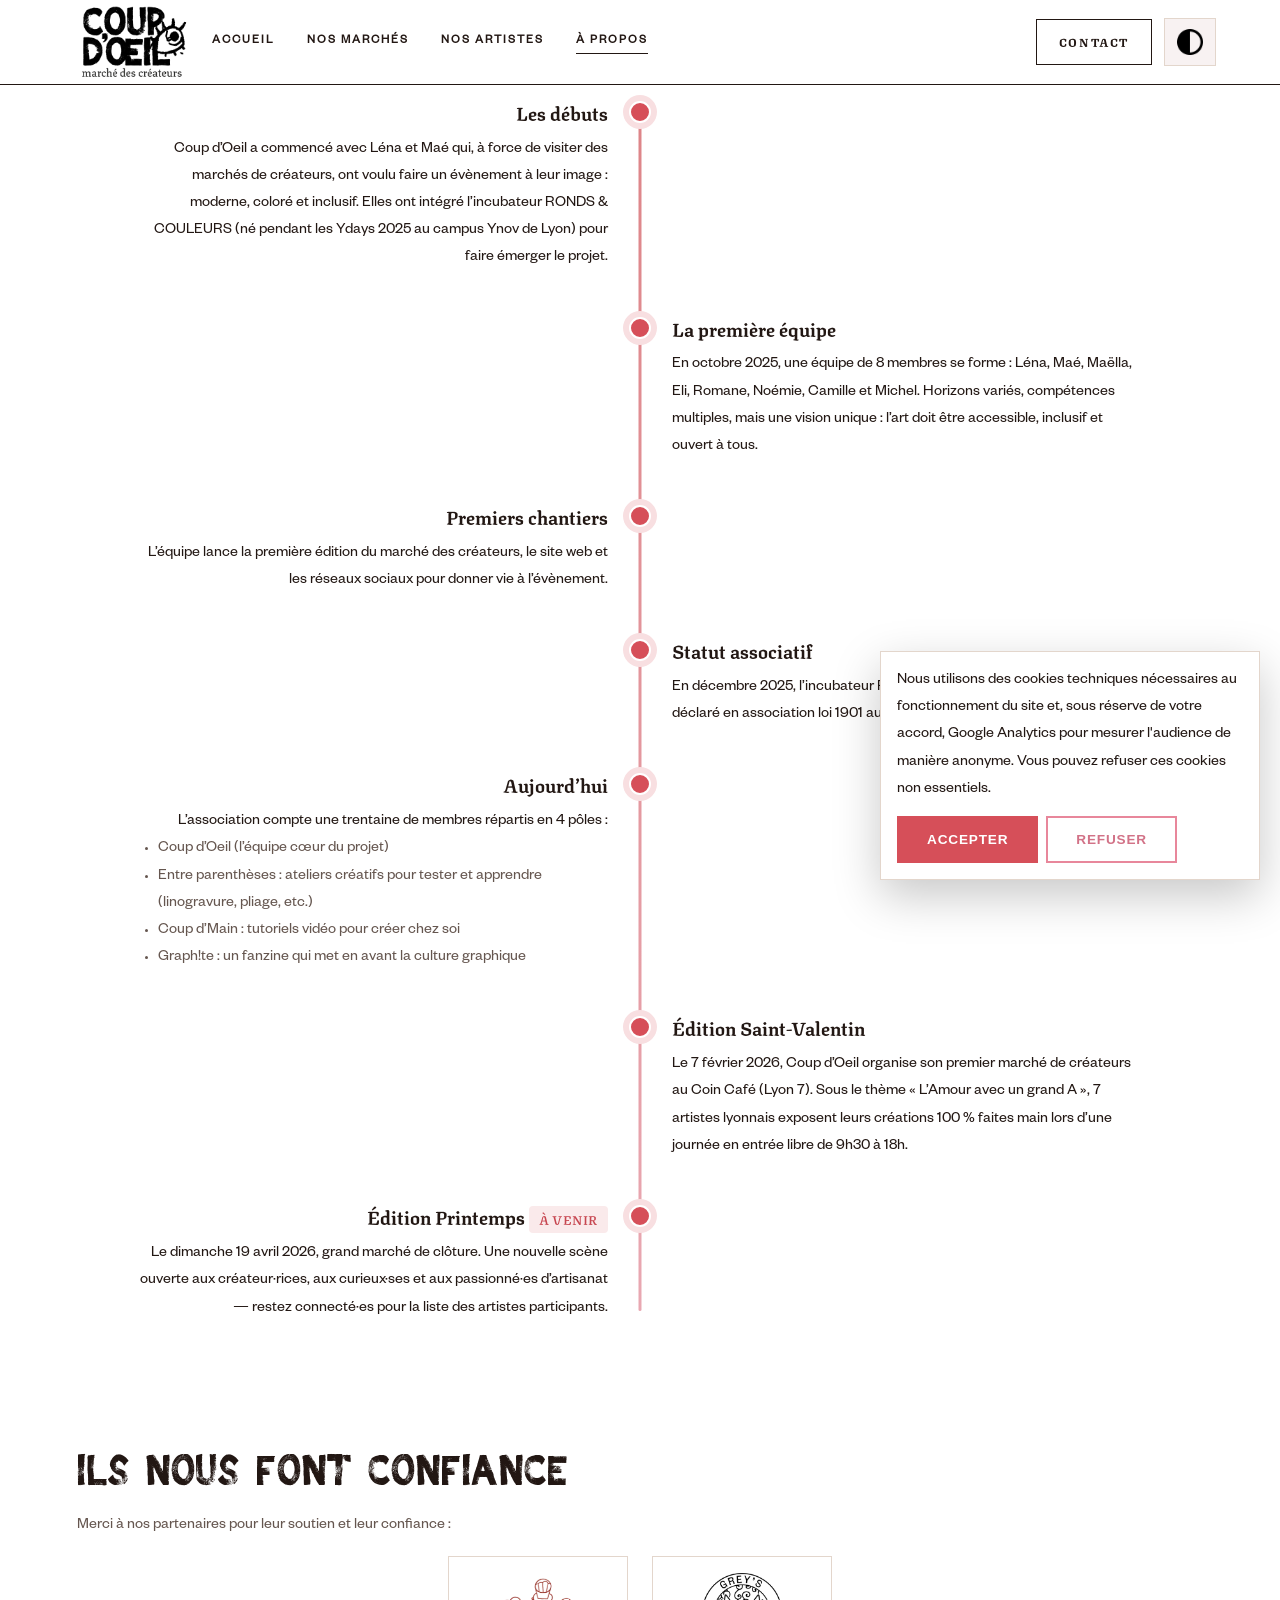
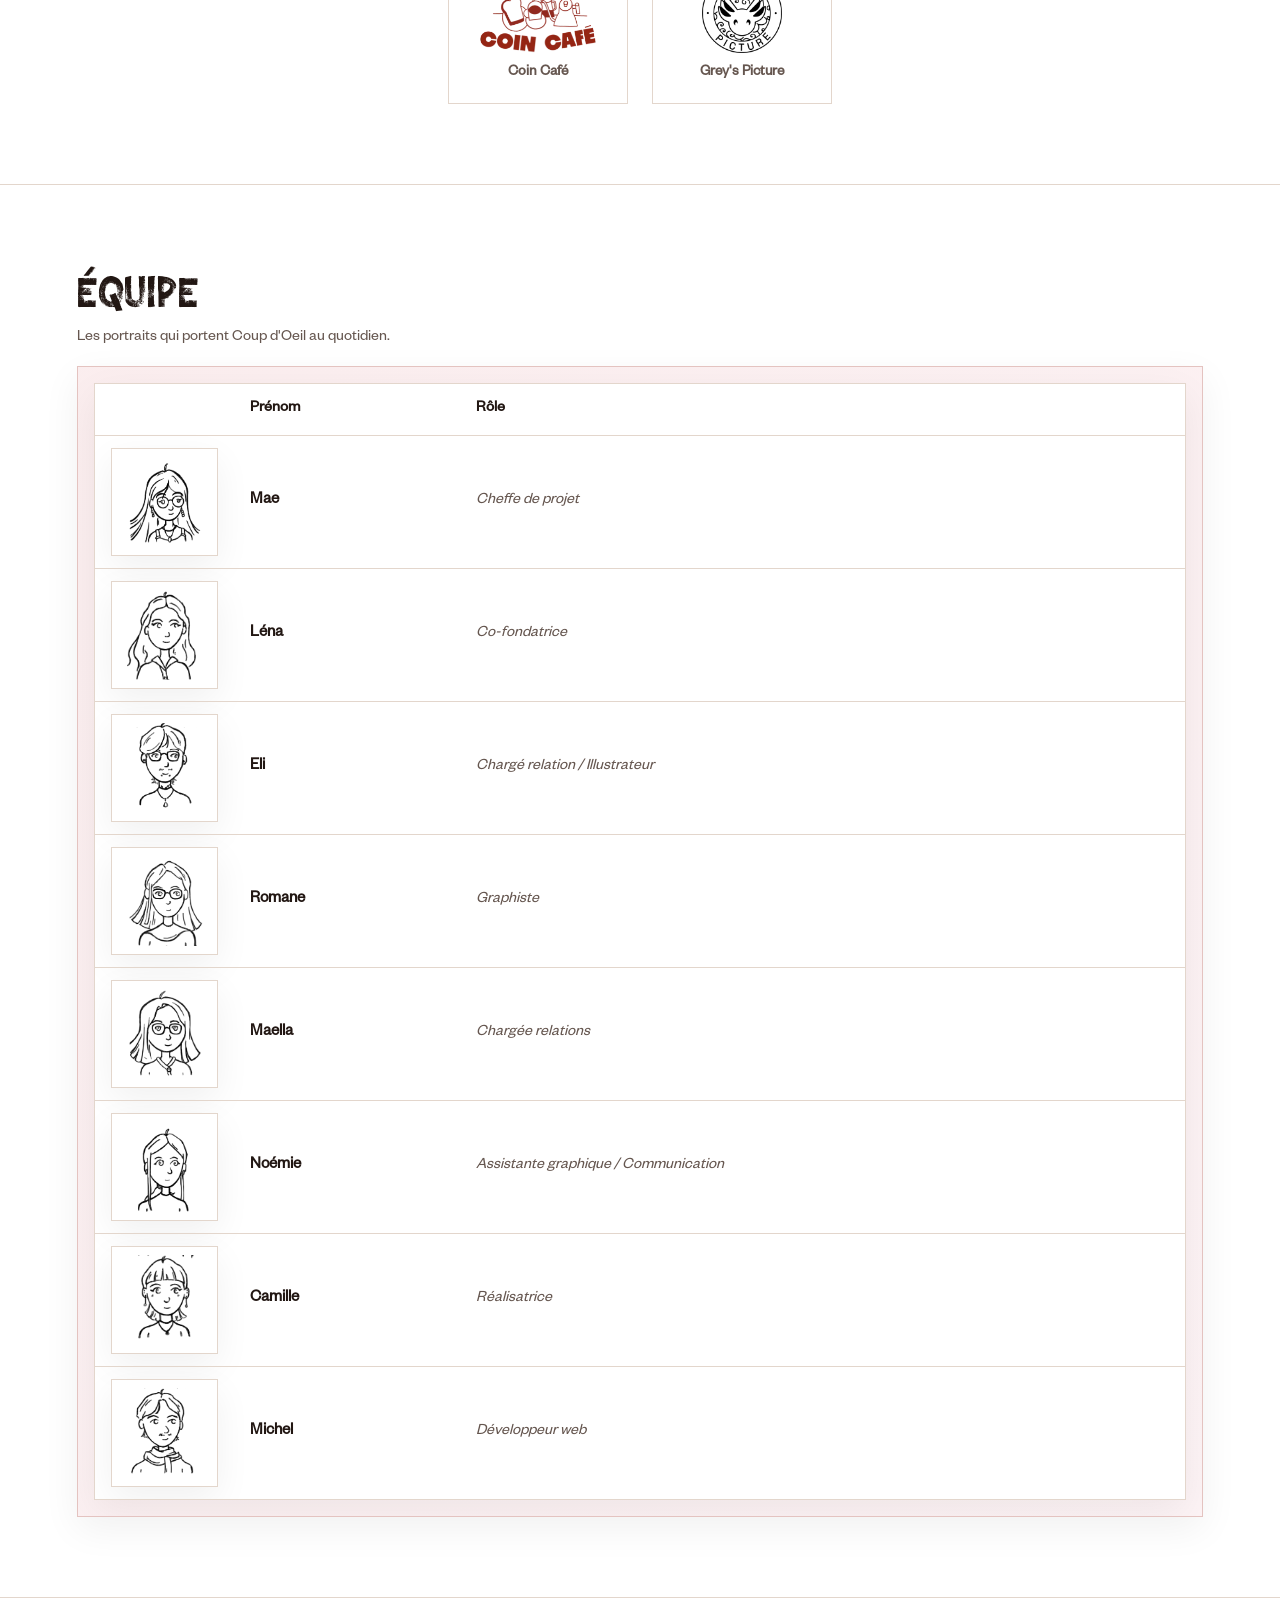
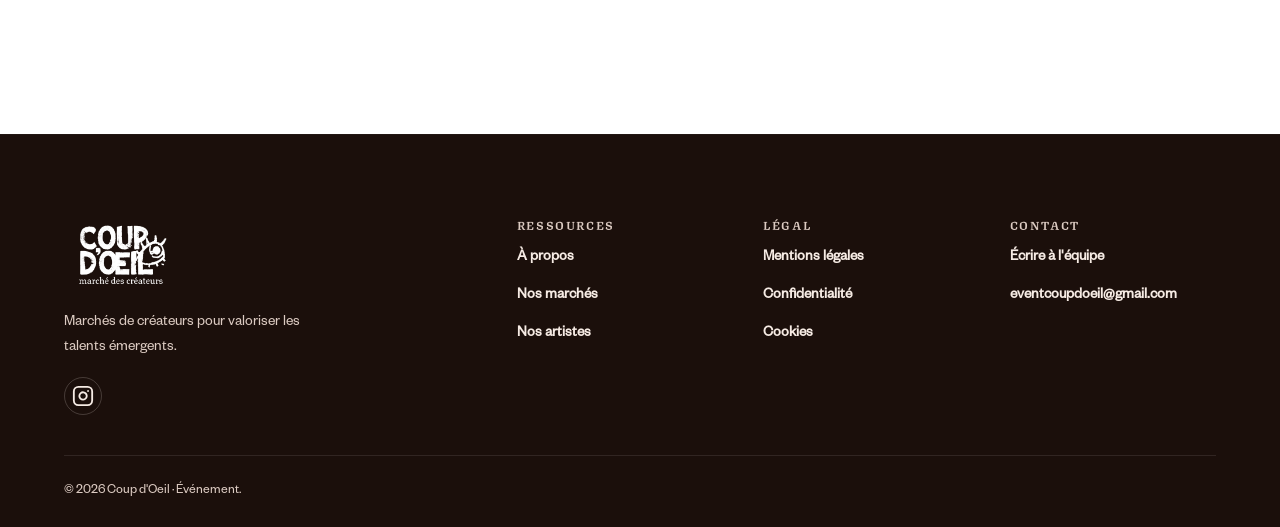
==== commit 90cec437: "new artists + GA4" ====
--- a/coupdoeil-site/pages/about.html
+++ b/coupdoeil-site/pages/about.html
@@ -13,6 +13,23 @@
     <link rel="stylesheet" href="../assets/css/main.css" />
     <link rel="stylesheet" href="../assets/css/forms.css" />
     <link rel="icon" href="../assets/img/logo/FAVICON_COUP_OEIL-01.png" type="image/x-icon" />
+    <!-- Google Analytics 4 (Consent Mode v2) -->
+    <script>
+      window.dataLayer = window.dataLayer || [];
+      function gtag(){dataLayer.push(arguments);}
+      gtag('consent', 'default', {
+        ad_storage: 'denied',
+        ad_user_data: 'denied',
+        ad_personalization: 'denied',
+        analytics_storage: 'denied',
+        functionality_storage: 'granted',
+        security_storage: 'granted',
+        wait_for_update: 500
+      });
+      gtag('js', new Date());
+      gtag('config', 'G-PNR328WM2J', { anonymize_ip: true });
+    </script>
+    <script async src="https://www.googletagmanager.com/gtag/js?id=G-PNR328WM2J"></script>
   </head>
   <body>
     <a class="skip-link" href="#contenu">Aller au contenu</a>
@@ -389,8 +406,9 @@
     </footer>
     <div class="cookie-banner" role="dialog" aria-label="Bandeau cookies">
       <p>
-        Nous utilisons des cookies techniques pour le bon fonctionnement du site
-        et une mesure d'audience locale. Vous pouvez refuser ces cookies non
+        Nous utilisons des cookies techniques nécessaires au fonctionnement du
+        site et, sous réserve de votre accord, Google Analytics pour mesurer
+        l'audience de manière anonyme. Vous pouvez refuser ces cookies non
         essentiels.
       </p>
       <div class="cookie-actions">
--- a/coupdoeil-site/assets/css/main.css
+++ b/coupdoeil-site/assets/css/main.css
@@ -540,6 +540,7 @@
 }
 
 .theme-toggle {
+  min-width: 50px;
   display: inline-flex;
   align-items: center;
   justify-content: center;
@@ -1340,6 +1341,23 @@
   gap: var(--spacing-xl);
 }
 
+.card-grid--artists {
+  grid-template-columns: repeat(3, minmax(0, 1fr));
+}
+
+@media (max-width: 980px) {
+  .card-grid--artists {
+    grid-template-columns: repeat(2, minmax(0, 1fr));
+  }
+}
+
+@media (max-width: 680px) {
+  .card-grid--artists {
+    grid-template-columns: 1fr;
+  }
+}
+
+
 .card {
   background: var(--color-surface);
   border: 1px solid var(--color-border);
@@ -1349,8 +1367,8 @@
   transition: border-color 0.3s ease;
 }
 
-.card:hover,
-.card:focus-within {
+a.card:hover,
+a.card:focus-within {
   border-color: var(--color-primary);
 }
 
@@ -1691,12 +1709,18 @@
 .event-card__cta {
   display: inline-flex;
   align-items: center;
-  gap: 5px;
+  gap: 7px;
   color: var(--color-primary-strong);
   font-weight: 600;
-  font-size: 0.9rem;
+  font-size: 1rem;
   margin-top: var(--spacing-sm);
   transition: gap 0.2s ease;
+}
+
+.event-card__cta svg,
+.event-card__cta img {
+  width: 1.2em;
+  height: 1.2em;
 }
 
 a.event-card:hover .event-card__cta {
@@ -2747,6 +2771,92 @@
   }
 }
 
+@media (max-width: 480px) {
+  main {
+    padding: var(--spacing) 10px var(--spacing-xl);
+  }
+
+  .hero-banner {
+    min-height: 320px;
+    background-attachment: scroll;
+  }
+
+  .section,
+  .section-wide,
+  .timeline-plain {
+    padding-left: 10px;
+    padding-right: 10px;
+  }
+
+  .event-cards {
+    grid-template-columns: 1fr;
+  }
+
+  .event-card__img,
+  .event-card__placeholder {
+    height: 200px;
+  }
+
+  .event-card__stat strong {
+    font-size: 1.7rem;
+  }
+
+  .cookie-banner {
+    right: 10px;
+    left: 10px;
+    width: auto;
+  }
+
+  .logo-img {
+    transform: scale(1.3);
+    height: 36px;
+  }
+
+  .nav-links {
+    font-size: 0.7rem;
+    gap: 3px;
+  }
+
+  .nav-links a {
+    padding: 4px 5px;
+  }
+}
+
+@media (max-width: 600px) {
+  .navbar {
+    padding: 6px 0;
+  }
+
+  .logo-img {
+    height: 36px;
+    transform: scale(1.2);
+  }
+
+  .nav-links {
+    font-size: 0.65rem;
+    gap: 2px;
+  }
+
+  .nav-links a {
+    padding: 3px 4px;
+  }
+
+  .nav-contact-btn {
+    padding: 4px 8px;
+    font-size: 0.7rem;
+  }
+
+  .theme-toggle {
+    min-width: 36px;
+    padding: 5px 7px;
+  }
+
+  .theme-toggle__icon {
+    width: 16px;
+    height: 16px;
+  }
+}
+
 @media (prefers-reduced-motion: reduce) {
   html {
     scroll-behavior: auto;
@@ -2956,30 +3066,37 @@
 }
 
 @media (max-width: 800px) {
-  .hero-editorial--poster .hero-editorial__top {
-    padding-top: 90px;
-    flex-direction: column;
-    gap: 8px;
-  }
   .hero-editorial.hero-editorial--poster {
-    height: auto;
-    min-height: 60vh;
+    height: 50vw;
+    min-height: 0;
     max-height: none;
     background-size: cover;
     background-position: center center;
   }
-}
-
-@media (max-width: 480px) {
-  .hero-editorial.hero-editorial--poster {
-    min-height: 55vh;
-  }
   .hero-editorial--poster .hero-editorial__top {
-    padding-top: 70px;
-    font-size: 0.62rem;
+    position: absolute;
+    top: 0;
+    left: 0;
+    padding: 1.5vw 3vw 0;
+    gap: 0.5vw;
+    align-items: flex-start;
+    font-size: 1.3vw;
+    letter-spacing: 0.12em;
+    color: rgba(255, 255, 255, 0.6);
+  }
+  .hero-editorial--poster .hero-editorial__top span::before {
+    content: none;
   }
   .hero-editorial--poster .hero-editorial__bottom {
-    padding-bottom: clamp(48px, 6vh, 80px);
+    padding: 32vw var(--edge) 5vw;
+  }
+  .hero-editorial--poster .hero-editorial__cta {
+    font-size: 1.4vw;
+    padding: 0;
+    letter-spacing: 0.1em;
+    border-bottom: none;
+    text-decoration: underline;
+    text-underline-offset: 2px;
   }
 }
 
@@ -3087,7 +3204,7 @@
   padding: 14px 0;
   border-bottom: 1px solid #fff;
   color: #fff;
-  font-size: 0.78rem;
+  font-size: 0.9rem;
   text-transform: uppercase;
   letter-spacing: 0.18em;
   font-weight: 800;
@@ -3097,7 +3214,8 @@
 
 .hero-editorial__cta::after {
   content: "→";
-  font-size: 1.1rem;
+  font-size: 1.45rem;
+  line-height: 1;
   transition: transform 0.3s ease;
 }
 
@@ -3169,9 +3287,19 @@
 
 .ed-section__head > div {
   display: grid;
-  grid-template-columns: minmax(0, 2fr) minmax(0, 1.2fr);
-  gap: clamp(32px, 5vw, 96px);
+  grid-template-columns: clamp(70px, 8vw, 120px) minmax(0, 1.4fr) minmax(0, 2fr);
+  column-gap: clamp(24px, 4vw, 80px);
+  row-gap: var(--spacing);
   align-items: end;
+}
+
+.ed-section__head > div > .ed-section__title {
+  grid-column: 1 / 3;
+}
+
+.ed-section__head > div > .ed-section__intro {
+  grid-column: 3;
+  max-width: none;
 }
 
 .ed-section__kicker {
@@ -3311,13 +3439,15 @@
   color: var(--color-text);
   text-transform: uppercase;
   letter-spacing: 0.18em;
-  font-size: 0.75rem;
+  font-size: 0.9rem;
   font-weight: 800;
   align-self: flex-start;
 }
 
 .split__cta::after {
   content: "→";
+  font-size: 1.4rem;
+  line-height: 1;
   transition: transform 0.3s ease;
 }
 
@@ -3370,10 +3500,12 @@
   grid-template-columns: clamp(70px, 8vw, 120px) minmax(0, 1.4fr) minmax(0, 2fr);
   column-gap: clamp(24px, 4vw, 80px);
   row-gap: clamp(12px, 1.6vh, 24px);
+  align-items: center;
   padding: clamp(40px, 6vw, 64px) 0;
   border-bottom: var(--rule);
-  align-items: start;
-}
+}
+
+
 
 .ed-list__item:last-child {
   border-bottom: none;
@@ -3381,22 +3513,23 @@
 
 .ed-list__num {
   font-family: var(--font-base);
-  font-size: clamp(1.8rem, 1vw, 0.95rem);
+  font-size: clamp(2.4rem, 3.5vw, 3.4rem);
   font-weight: 700;
   letter-spacing: 0.18em;
   color: var(--color-primary);
   line-height: 1;
-  padding-top: 0.6em;
+  text-box: trim-both cap alphabetic;
 }
 
 .ed-list__title {
   font-family: var(--font-heading);
   font-size: clamp(1.6rem, 2.8vw, 2.4rem);
   font-weight: 400;
-  line-height: 1.05;
+  line-height: 1;
   letter-spacing: -0.012em;
   margin: 0;
   color: var(--color-text);
+  text-box: trim-both cap alphabetic;
 }
 
 .ed-list__text {
@@ -3405,6 +3538,7 @@
   color: var(--color-text);
   max-width: 56ch;
   opacity: 0.85;
+  margin: 0;
 }
 
 @media (max-width: 900px) {
@@ -3412,11 +3546,18 @@
     grid-template-columns: clamp(56px, 10vw, 80px) 1fr;
     row-gap: var(--spacing);
   }
+  .ed-list__num {
+    grid-column: 1;
+    grid-row: 1 / span 2;
+    align-self: center;
+  }
   .ed-list__title {
     grid-column: 2;
+    grid-row: 1;
   }
   .ed-list__text {
     grid-column: 2;
+    grid-row: 2;
   }
 }
 
@@ -3426,7 +3567,7 @@
     padding: clamp(24px, 5vw, 40px) 0;
   }
   .ed-list__num {
-    font-size: 1.4rem;
+    font-size: 2rem;
   }
   .ed-list__title {
     grid-column: auto;
@@ -3665,7 +3806,7 @@
   display: inline-block;
   margin-top: var(--spacing-sm);
   font-family: var(--font-base);
-  font-size: 0.78rem;
+  font-size: 0.92rem;
   font-weight: 700;
   text-transform: uppercase;
   letter-spacing: 0.18em;
